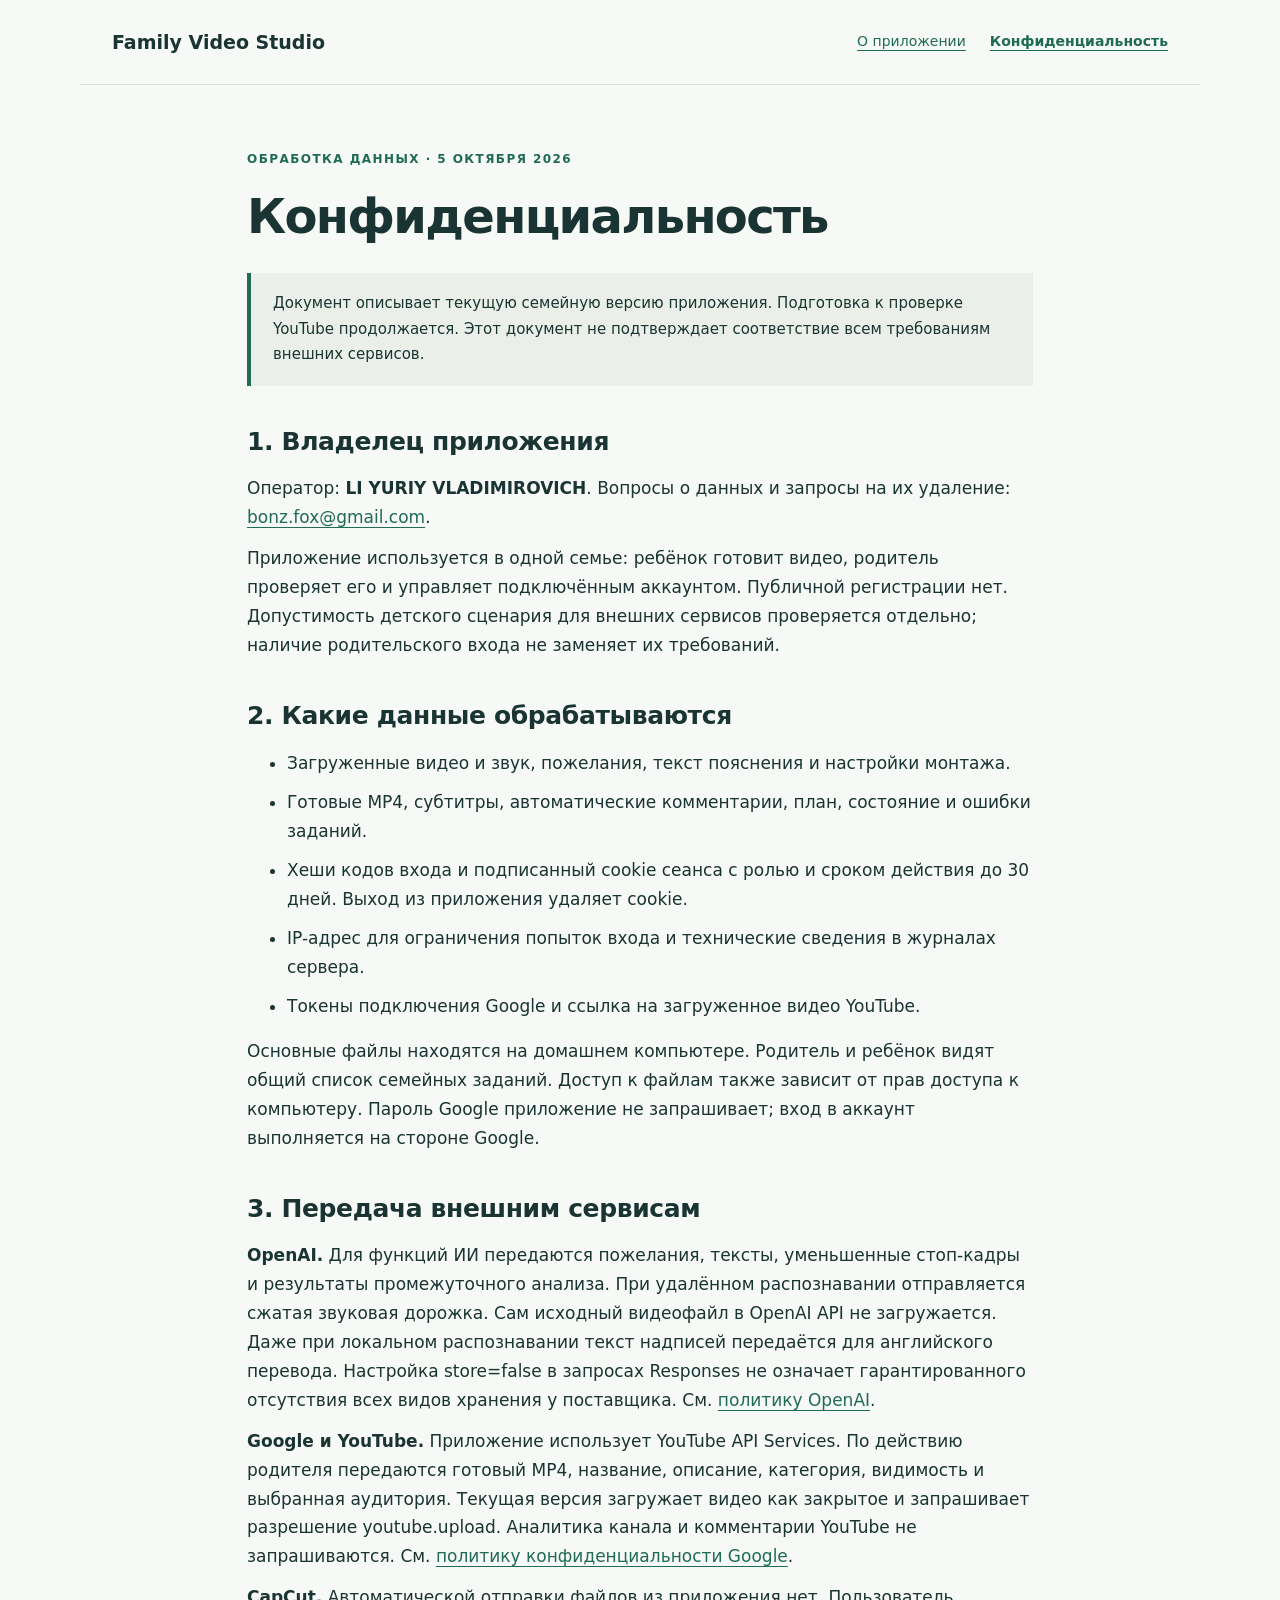
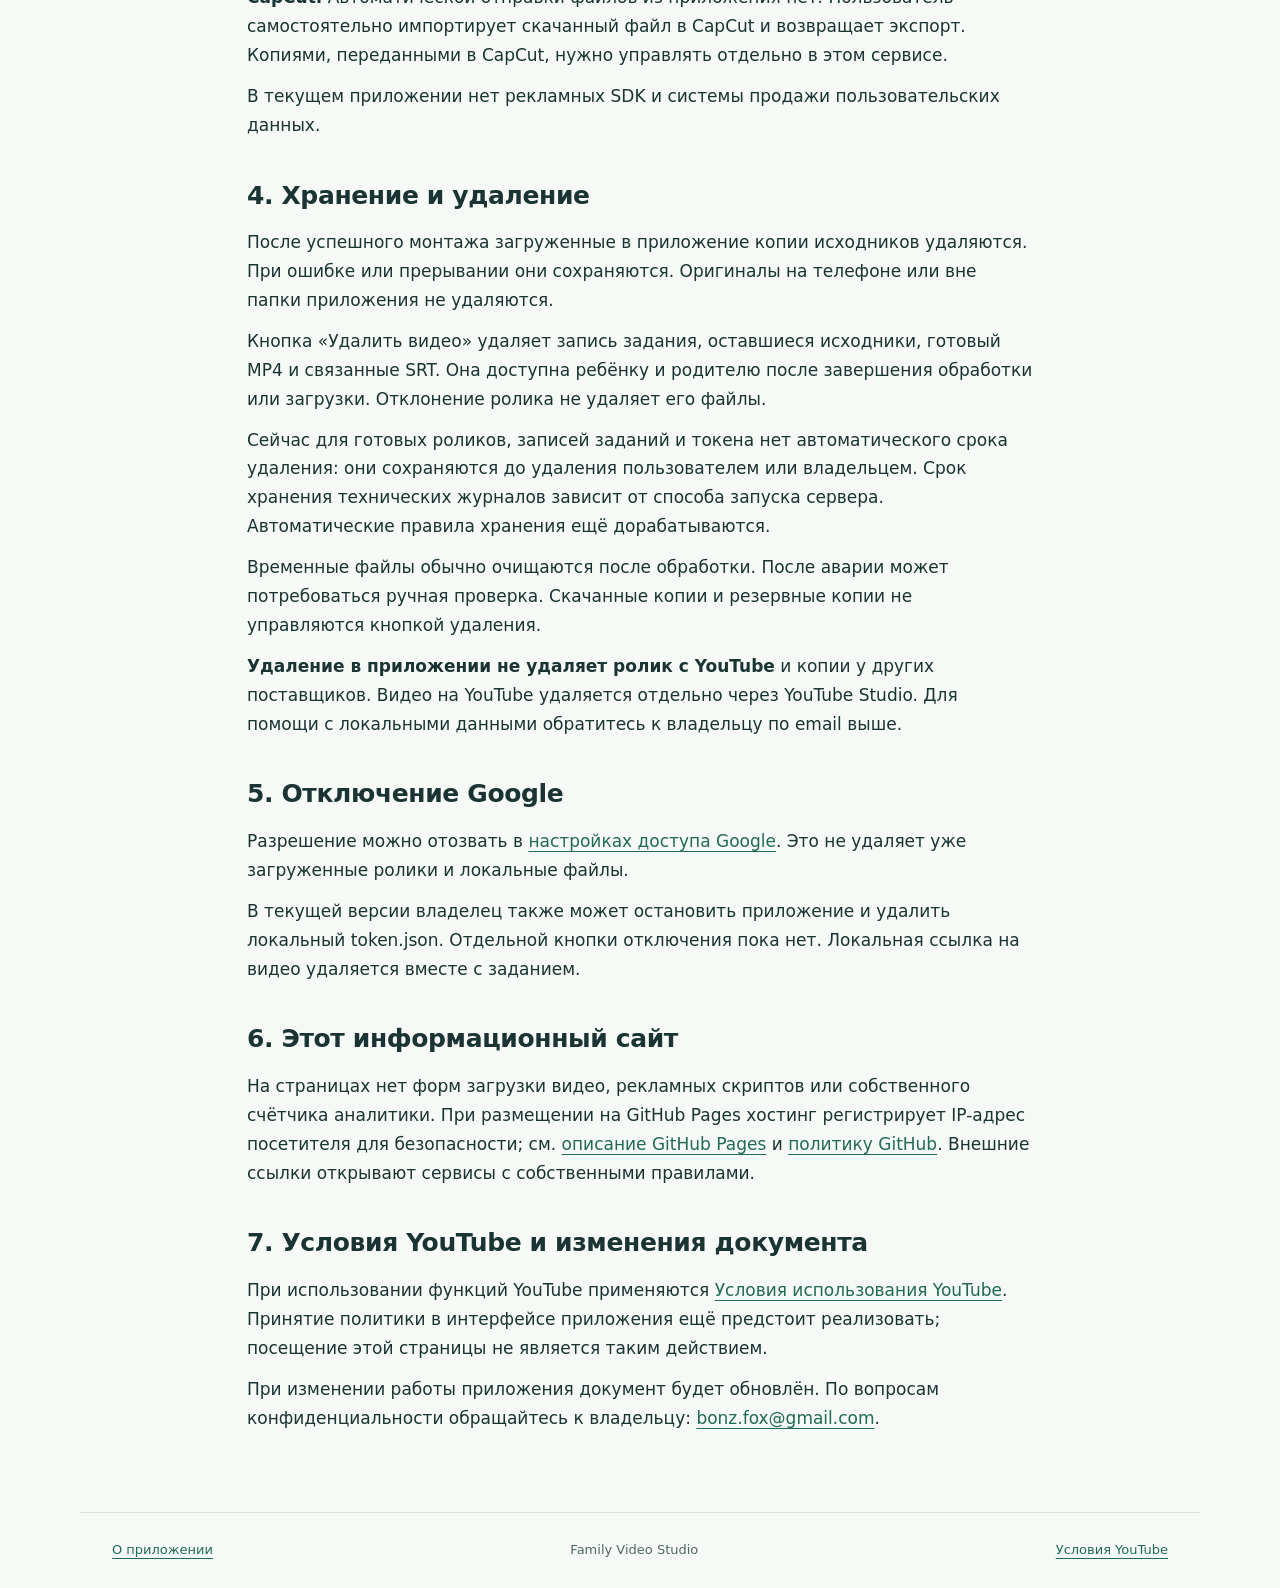
==== privacy.html @ 89be4508 "Publish application information and privacy pages" ====
<!doctype html>
<html lang="ru">
<head>
  <meta charset="utf-8">
  <meta name="viewport" content="width=device-width, initial-scale=1">
  <meta name="description" content="Обработка данных в Family Video Studio: хранение, внешние сервисы, удаление и контакты.">
  <title>Конфиденциальность — Family Video Studio</title>
  <link rel="stylesheet" href="style.css">
</head>
<body>
  <header><a class="brand" href="index.html">Family Video Studio</a><nav aria-label="Основное меню"><a href="index.html">О приложении</a><a href="privacy.html" aria-current="page">Конфиденциальность</a></nav></header>
  <main class="policy">
    <p class="eyebrow">Обработка данных · 5 октября 2026</p>
    <h1>Конфиденциальность</h1>
    <aside class="notice">Документ описывает текущую семейную версию приложения. Подготовка к проверке YouTube продолжается. Этот документ не подтверждает соответствие всем требованиям внешних сервисов.</aside>
    <h2>1. Владелец приложения</h2>
    <p>Оператор: <strong>LI YURIY VLADIMIROVICH</strong>. Вопросы о данных и запросы на их удаление: <a href="mailto:bonz.fox@gmail.com">bonz.fox@gmail.com</a>.</p>
    <p>Приложение используется в одной семье: ребёнок готовит видео, родитель проверяет его и управляет подключённым аккаунтом. Публичной регистрации нет. Допустимость детского сценария для внешних сервисов проверяется отдельно; наличие родительского входа не заменяет их требований.</p>
    <h2>2. Какие данные обрабатываются</h2>
    <ul>
      <li>Загруженные видео и звук, пожелания, текст пояснения и настройки монтажа.</li>
      <li>Готовые MP4, субтитры, автоматические комментарии, план, состояние и ошибки заданий.</li>
      <li>Хеши кодов входа и подписанный cookie сеанса с ролью и сроком действия до 30 дней. Выход из приложения удаляет cookie.</li>
      <li>IP-адрес для ограничения попыток входа и технические сведения в журналах сервера.</li>
      <li>Токены подключения Google и ссылка на загруженное видео YouTube.</li>
    </ul>
    <p>Основные файлы находятся на домашнем компьютере. Родитель и ребёнок видят общий список семейных заданий. Доступ к файлам также зависит от прав доступа к компьютеру. Пароль Google приложение не запрашивает; вход в аккаунт выполняется на стороне Google.</p>
    <h2>3. Передача внешним сервисам</h2>
    <p><strong>OpenAI.</strong> Для функций ИИ передаются пожелания, тексты, уменьшенные стоп-кадры и результаты промежуточного анализа. При удалённом распознавании отправляется сжатая звуковая дорожка. Сам исходный видеофайл в OpenAI API не загружается. Даже при локальном распознавании текст надписей передаётся для английского перевода. Настройка store=false в запросах Responses не означает гарантированного отсутствия всех видов хранения у поставщика. См. <a href="https://openai.com/policies/privacy-policy/">политику OpenAI</a>.</p>
    <p><strong>Google и YouTube.</strong> Приложение использует YouTube API Services. По действию родителя передаются готовый MP4, название, описание, категория, видимость и выбранная аудитория. Текущая версия загружает видео как закрытое и запрашивает разрешение youtube.upload. Аналитика канала и комментарии YouTube не запрашиваются. См. <a href="https://policies.google.com/privacy">политику конфиденциальности Google</a>.</p>
    <p><strong>CapCut.</strong> Автоматической отправки файлов из приложения нет. Пользователь самостоятельно импортирует скачанный файл в CapCut и возвращает экспорт. Копиями, переданными в CapCut, нужно управлять отдельно в этом сервисе.</p>
    <p>В текущем приложении нет рекламных SDK и системы продажи пользовательских данных.</p>
    <h2>4. Хранение и удаление</h2>
    <p>После успешного монтажа загруженные в приложение копии исходников удаляются. При ошибке или прерывании они сохраняются. Оригиналы на телефоне или вне папки приложения не удаляются.</p>
    <p>Кнопка «Удалить видео» удаляет запись задания, оставшиеся исходники, готовый MP4 и связанные SRT. Она доступна ребёнку и родителю после завершения обработки или загрузки. Отклонение ролика не удаляет его файлы.</p>
    <p>Сейчас для готовых роликов, записей заданий и токена нет автоматического срока удаления: они сохраняются до удаления пользователем или владельцем. Срок хранения технических журналов зависит от способа запуска сервера. Автоматические правила хранения ещё дорабатываются.</p>
    <p>Временные файлы обычно очищаются после обработки. После аварии может потребоваться ручная проверка. Скачанные копии и резервные копии не управляются кнопкой удаления.</p>
    <p><strong>Удаление в приложении не удаляет ролик с YouTube</strong> и копии у других поставщиков. Видео на YouTube удаляется отдельно через YouTube Studio. Для помощи с локальными данными обратитесь к владельцу по email выше.</p>
    <h2>5. Отключение Google</h2>
    <p>Разрешение можно отозвать в <a href="https://security.google.com/settings/security/permissions">настройках доступа Google</a>. Это не удаляет уже загруженные ролики и локальные файлы.</p>
    <p>В текущей версии владелец также может остановить приложение и удалить локальный token.json. Отдельной кнопки отключения пока нет. Локальная ссылка на видео удаляется вместе с заданием.</p>
    <h2>6. Этот информационный сайт</h2>
    <p>На страницах нет форм загрузки видео, рекламных скриптов или собственного счётчика аналитики. При размещении на GitHub Pages хостинг регистрирует IP-адрес посетителя для безопасности; см. <a href="https://docs.github.com/en/pages/getting-started-with-github-pages/what-is-github-pages#data-collection">описание GitHub Pages</a> и <a href="https://docs.github.com/en/site-policy/privacy-policies/github-general-privacy-statement">политику GitHub</a>. Внешние ссылки открывают сервисы с собственными правилами.</p>
    <h2>7. Условия YouTube и изменения документа</h2>
    <p>При использовании функций YouTube применяются <a href="https://www.youtube.com/t/terms">Условия использования YouTube</a>. Принятие политики в интерфейсе приложения ещё предстоит реализовать; посещение этой страницы не является таким действием.</p>
    <p>При изменении работы приложения документ будет обновлён. По вопросам конфиденциальности обращайтесь к владельцу: <a href="mailto:bonz.fox@gmail.com">bonz.fox@gmail.com</a>.</p>
  </main>
  <footer><a href="index.html">О приложении</a><span>Family Video Studio</span><a href="https://www.youtube.com/t/terms">Условия YouTube</a></footer>
</body>
</html>
---- style.css ----
:root{color-scheme:light;--ink:#193432;--muted:#506664;--paper:#f7f9f6;--line:#d9e2dc;--accent:#206b55}
*{box-sizing:border-box}body{margin:0;background:var(--paper);color:var(--ink);font:17px/1.7 system-ui,-apple-system,"Segoe UI",sans-serif}a{color:var(--accent);text-underline-offset:4px}a:hover{text-decoration-thickness:2px}a:focus-visible{outline:3px solid #bd6509;outline-offset:5px}header,footer{max-width:1120px;margin:auto;padding:26px 32px;display:flex;gap:24px;align-items:center;justify-content:space-between}header{border-bottom:1px solid var(--line)}.brand{font-size:19px;font-weight:750;text-decoration:none;color:var(--ink)}nav{display:flex;gap:24px;flex-wrap:wrap;font-size:14px}nav a[aria-current]{font-weight:700}main{max-width:900px;margin:64px auto 80px;padding:0 32px}.eyebrow{text-transform:uppercase;letter-spacing:.12em;font-size:12px;font-weight:750;color:var(--accent)}h1{font-size:clamp(34px,5.3vw,60px);line-height:1.12;letter-spacing:-.035em;margin:20px 0 28px;overflow-wrap:anywhere}h2{font-size:25px;line-height:1.3;margin:40px 0 16px;letter-spacing:-.015em}p{margin:12px 0}.lead{font-size:21px;max-width:730px;color:var(--muted)}.notice{font-size:15px;background:#eaf0e9;border-left:4px solid var(--accent);padding:18px 22px;margin:30px 0}.steps{padding-left:26px}.steps li{padding:12px 0 12px 10px;border-bottom:1px solid var(--line)}.steps p{color:var(--muted);margin:6px 0}.contact{margin-top:44px;border-top:1px solid var(--line)}footer{border-top:1px solid var(--line);font-size:13px;color:var(--muted);flex-wrap:wrap}.policy{max-width:850px}.policy h1{font-size:clamp(30px,4vw,48px)}.policy li{margin:10px 0}@media(max-width:600px){header{align-items:flex-start;flex-direction:column;gap:14px;padding:22px}main{padding:0 22px;margin-top:36px}.lead{font-size:19px}nav{gap:18px}footer{padding:22px}.notice{padding:16px}.policy h2{font-size:23px}}
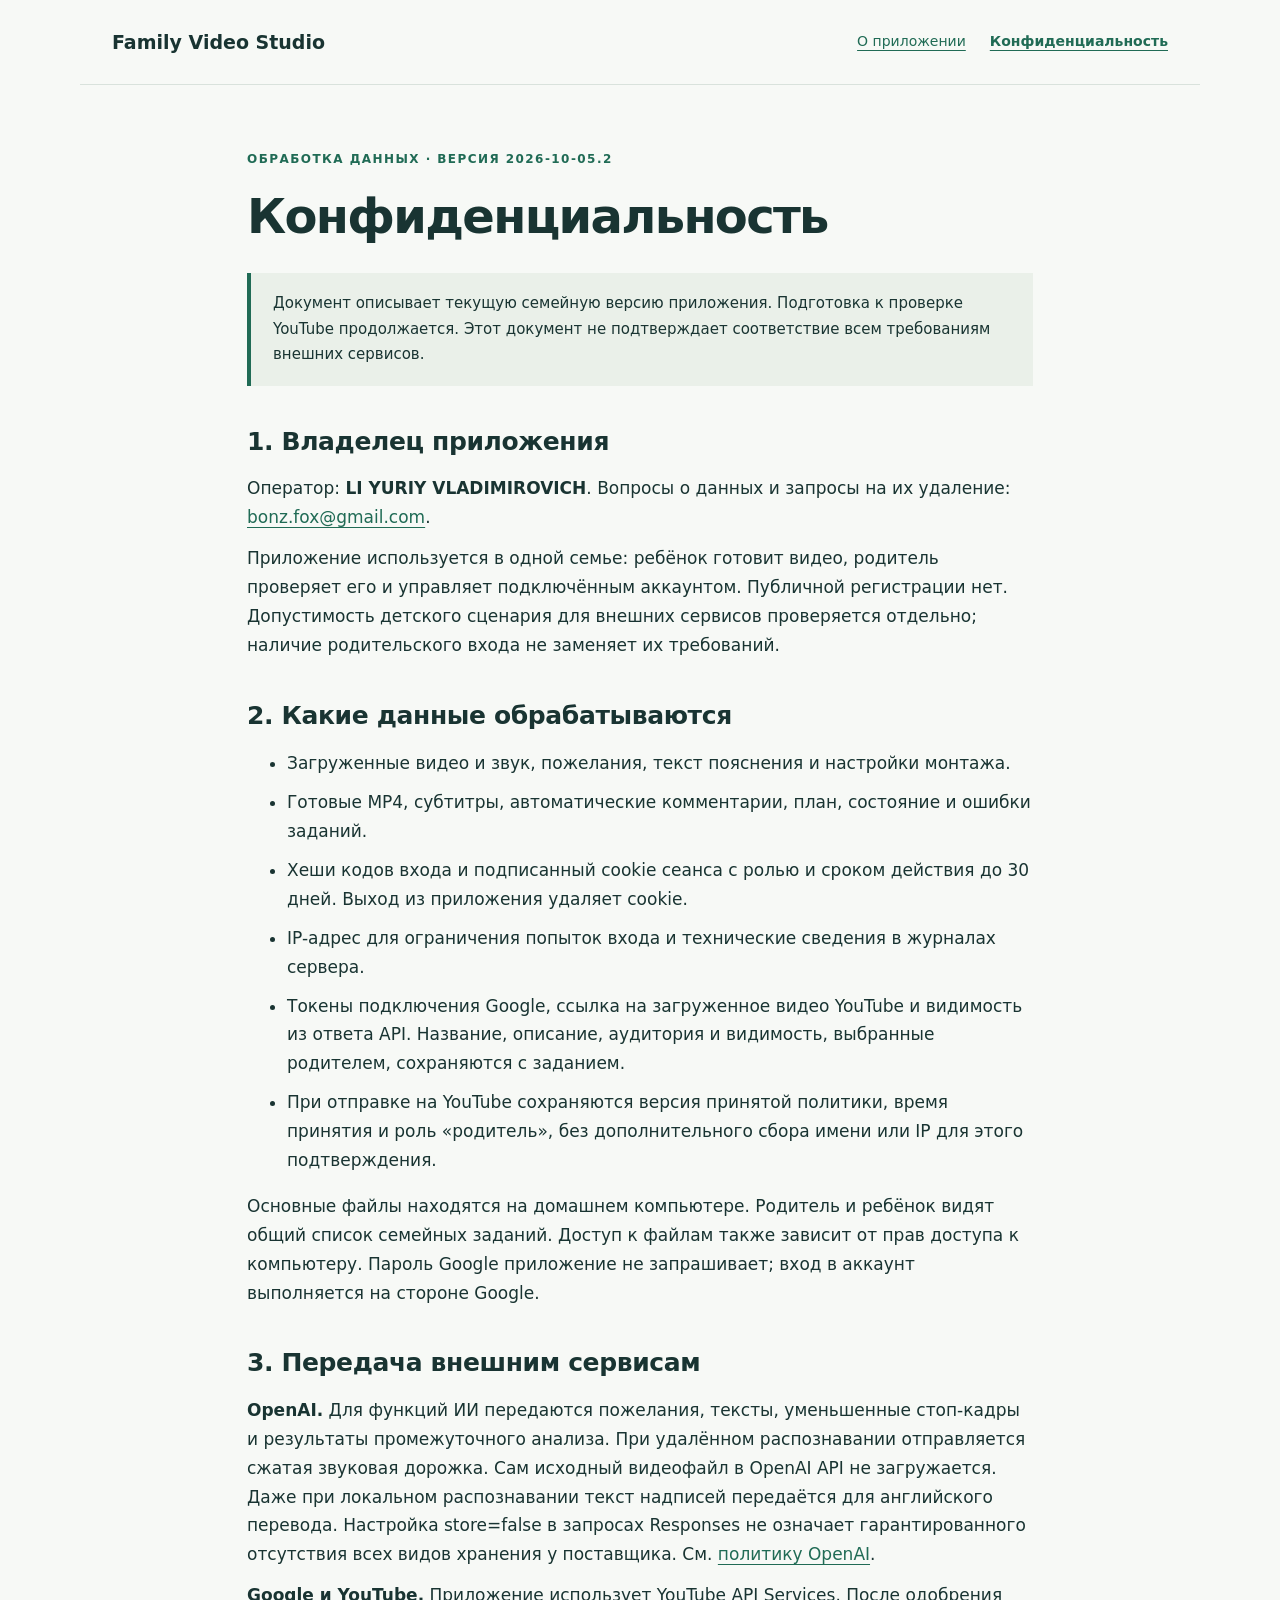
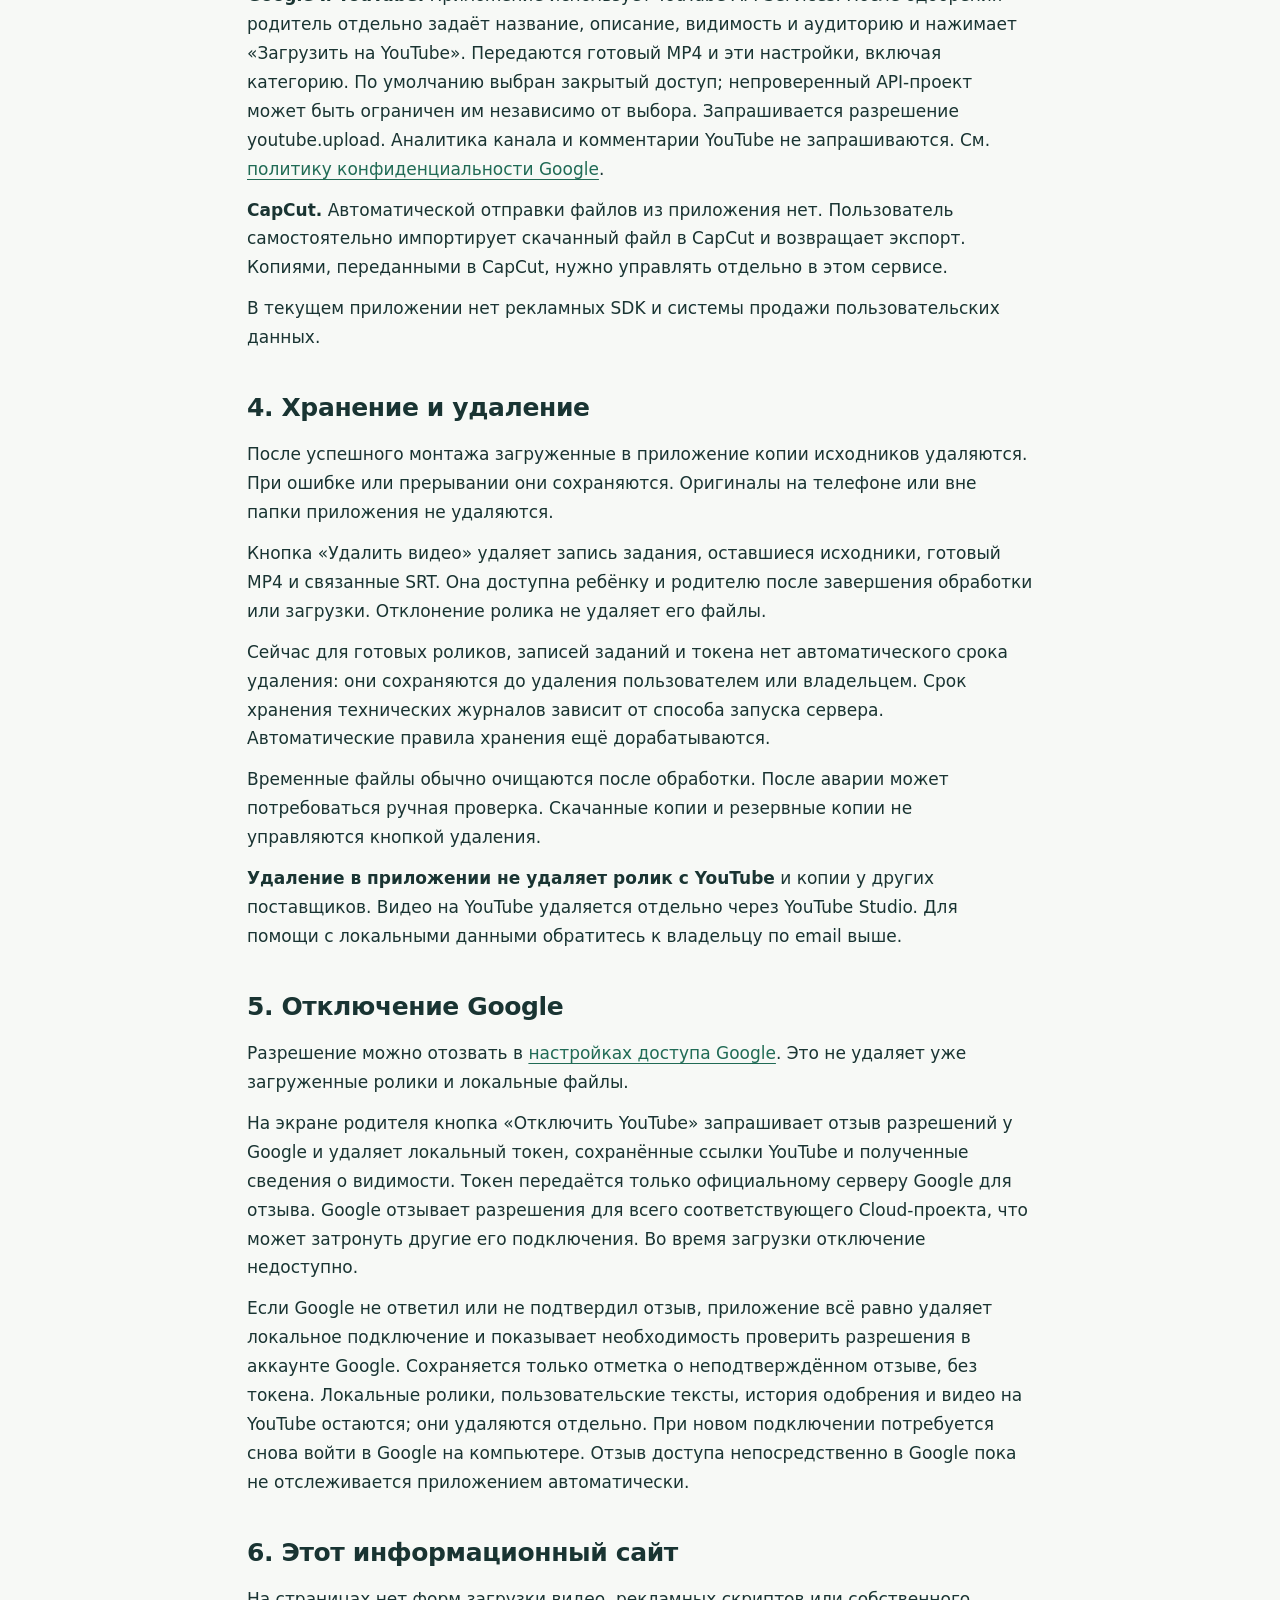
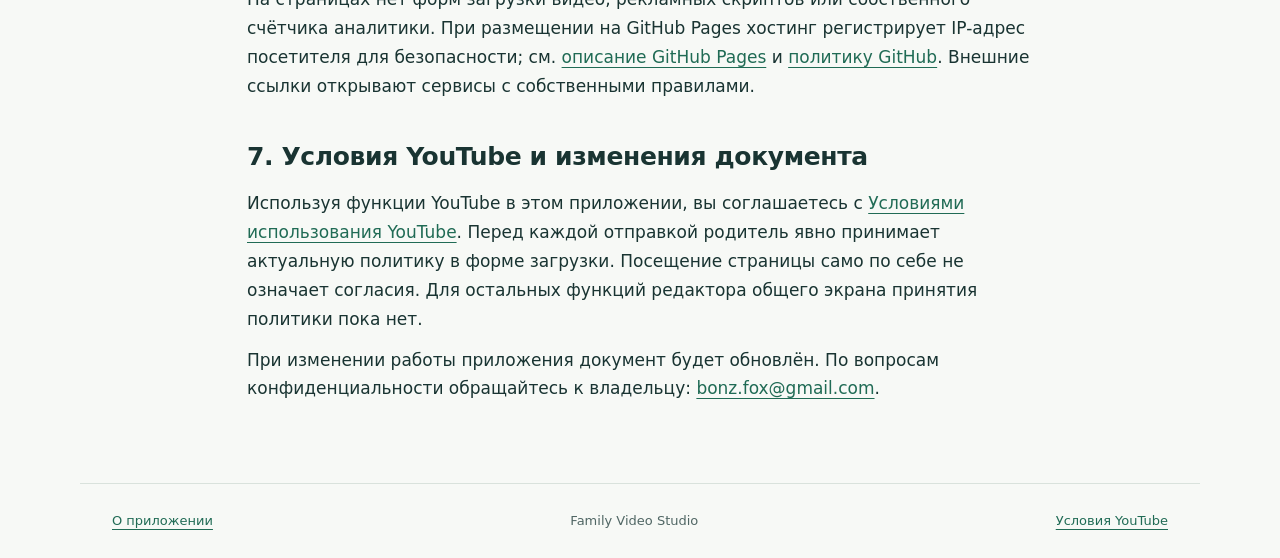
==== commit 04570b89: "Document explicit uploads and YouTube disconnection" ====
--- a/privacy.html
+++ b/privacy.html
@@ -10,7 +10,7 @@
 <body>
   <header><a class="brand" href="index.html">Family Video Studio</a><nav aria-label="Основное меню"><a href="index.html">О приложении</a><a href="privacy.html" aria-current="page">Конфиденциальность</a></nav></header>
   <main class="policy">
-    <p class="eyebrow">Обработка данных · 5 октября 2026</p>
+    <p class="eyebrow">Обработка данных · версия 2026-10-05.2</p>
     <h1>Конфиденциальность</h1>
     <aside class="notice">Документ описывает текущую семейную версию приложения. Подготовка к проверке YouTube продолжается. Этот документ не подтверждает соответствие всем требованиям внешних сервисов.</aside>
     <h2>1. Владелец приложения</h2>
@@ -22,12 +22,13 @@
       <li>Готовые MP4, субтитры, автоматические комментарии, план, состояние и ошибки заданий.</li>
       <li>Хеши кодов входа и подписанный cookie сеанса с ролью и сроком действия до 30 дней. Выход из приложения удаляет cookie.</li>
       <li>IP-адрес для ограничения попыток входа и технические сведения в журналах сервера.</li>
-      <li>Токены подключения Google и ссылка на загруженное видео YouTube.</li>
+      <li>Токены подключения Google, ссылка на загруженное видео YouTube и видимость из ответа API. Название, описание, аудитория и видимость, выбранные родителем, сохраняются с заданием.</li>
+      <li>При отправке на YouTube сохраняются версия принятой политики, время принятия и роль «родитель», без дополнительного сбора имени или IP для этого подтверждения.</li>
     </ul>
     <p>Основные файлы находятся на домашнем компьютере. Родитель и ребёнок видят общий список семейных заданий. Доступ к файлам также зависит от прав доступа к компьютеру. Пароль Google приложение не запрашивает; вход в аккаунт выполняется на стороне Google.</p>
     <h2>3. Передача внешним сервисам</h2>
     <p><strong>OpenAI.</strong> Для функций ИИ передаются пожелания, тексты, уменьшенные стоп-кадры и результаты промежуточного анализа. При удалённом распознавании отправляется сжатая звуковая дорожка. Сам исходный видеофайл в OpenAI API не загружается. Даже при локальном распознавании текст надписей передаётся для английского перевода. Настройка store=false в запросах Responses не означает гарантированного отсутствия всех видов хранения у поставщика. См. <a href="https://openai.com/policies/privacy-policy/">политику OpenAI</a>.</p>
-    <p><strong>Google и YouTube.</strong> Приложение использует YouTube API Services. По действию родителя передаются готовый MP4, название, описание, категория, видимость и выбранная аудитория. Текущая версия загружает видео как закрытое и запрашивает разрешение youtube.upload. Аналитика канала и комментарии YouTube не запрашиваются. См. <a href="https://policies.google.com/privacy">политику конфиденциальности Google</a>.</p>
+    <p><strong>Google и YouTube.</strong> Приложение использует YouTube API Services. После одобрения родитель отдельно задаёт название, описание, видимость и аудиторию и нажимает «Загрузить на YouTube». Передаются готовый MP4 и эти настройки, включая категорию. По умолчанию выбран закрытый доступ; непроверенный API-проект может быть ограничен им независимо от выбора. Запрашивается разрешение youtube.upload. Аналитика канала и комментарии YouTube не запрашиваются. См. <a href="https://policies.google.com/privacy">политику конфиденциальности Google</a>.</p>
     <p><strong>CapCut.</strong> Автоматической отправки файлов из приложения нет. Пользователь самостоятельно импортирует скачанный файл в CapCut и возвращает экспорт. Копиями, переданными в CapCut, нужно управлять отдельно в этом сервисе.</p>
     <p>В текущем приложении нет рекламных SDK и системы продажи пользовательских данных.</p>
     <h2>4. Хранение и удаление</h2>
@@ -38,11 +39,12 @@
     <p><strong>Удаление в приложении не удаляет ролик с YouTube</strong> и копии у других поставщиков. Видео на YouTube удаляется отдельно через YouTube Studio. Для помощи с локальными данными обратитесь к владельцу по email выше.</p>
     <h2>5. Отключение Google</h2>
     <p>Разрешение можно отозвать в <a href="https://security.google.com/settings/security/permissions">настройках доступа Google</a>. Это не удаляет уже загруженные ролики и локальные файлы.</p>
-    <p>В текущей версии владелец также может остановить приложение и удалить локальный token.json. Отдельной кнопки отключения пока нет. Локальная ссылка на видео удаляется вместе с заданием.</p>
+    <p>На экране родителя кнопка «Отключить YouTube» запрашивает отзыв разрешений у Google и удаляет локальный токен, сохранённые ссылки YouTube и полученные сведения о видимости. Токен передаётся только официальному серверу Google для отзыва. Google отзывает разрешения для всего соответствующего Cloud-проекта, что может затронуть другие его подключения. Во время загрузки отключение недоступно.</p>
+    <p>Если Google не ответил или не подтвердил отзыв, приложение всё равно удаляет локальное подключение и показывает необходимость проверить разрешения в аккаунте Google. Сохраняется только отметка о неподтверждённом отзыве, без токена. Локальные ролики, пользовательские тексты, история одобрения и видео на YouTube остаются; они удаляются отдельно. При новом подключении потребуется снова войти в Google на компьютере. Отзыв доступа непосредственно в Google пока не отслеживается приложением автоматически.</p>
     <h2>6. Этот информационный сайт</h2>
     <p>На страницах нет форм загрузки видео, рекламных скриптов или собственного счётчика аналитики. При размещении на GitHub Pages хостинг регистрирует IP-адрес посетителя для безопасности; см. <a href="https://docs.github.com/en/pages/getting-started-with-github-pages/what-is-github-pages#data-collection">описание GitHub Pages</a> и <a href="https://docs.github.com/en/site-policy/privacy-policies/github-general-privacy-statement">политику GitHub</a>. Внешние ссылки открывают сервисы с собственными правилами.</p>
     <h2>7. Условия YouTube и изменения документа</h2>
-    <p>При использовании функций YouTube применяются <a href="https://www.youtube.com/t/terms">Условия использования YouTube</a>. Принятие политики в интерфейсе приложения ещё предстоит реализовать; посещение этой страницы не является таким действием.</p>
+    <p>Используя функции YouTube в этом приложении, вы соглашаетесь с <a href="https://www.youtube.com/t/terms">Условиями использования YouTube</a>. Перед каждой отправкой родитель явно принимает актуальную политику в форме загрузки. Посещение страницы само по себе не означает согласия. Для остальных функций редактора общего экрана принятия политики пока нет.</p>
     <p>При изменении работы приложения документ будет обновлён. По вопросам конфиденциальности обращайтесь к владельцу: <a href="mailto:bonz.fox@gmail.com">bonz.fox@gmail.com</a>.</p>
   </main>
   <footer><a href="index.html">О приложении</a><span>Family Video Studio</span><a href="https://www.youtube.com/t/terms">Условия YouTube</a></footer>
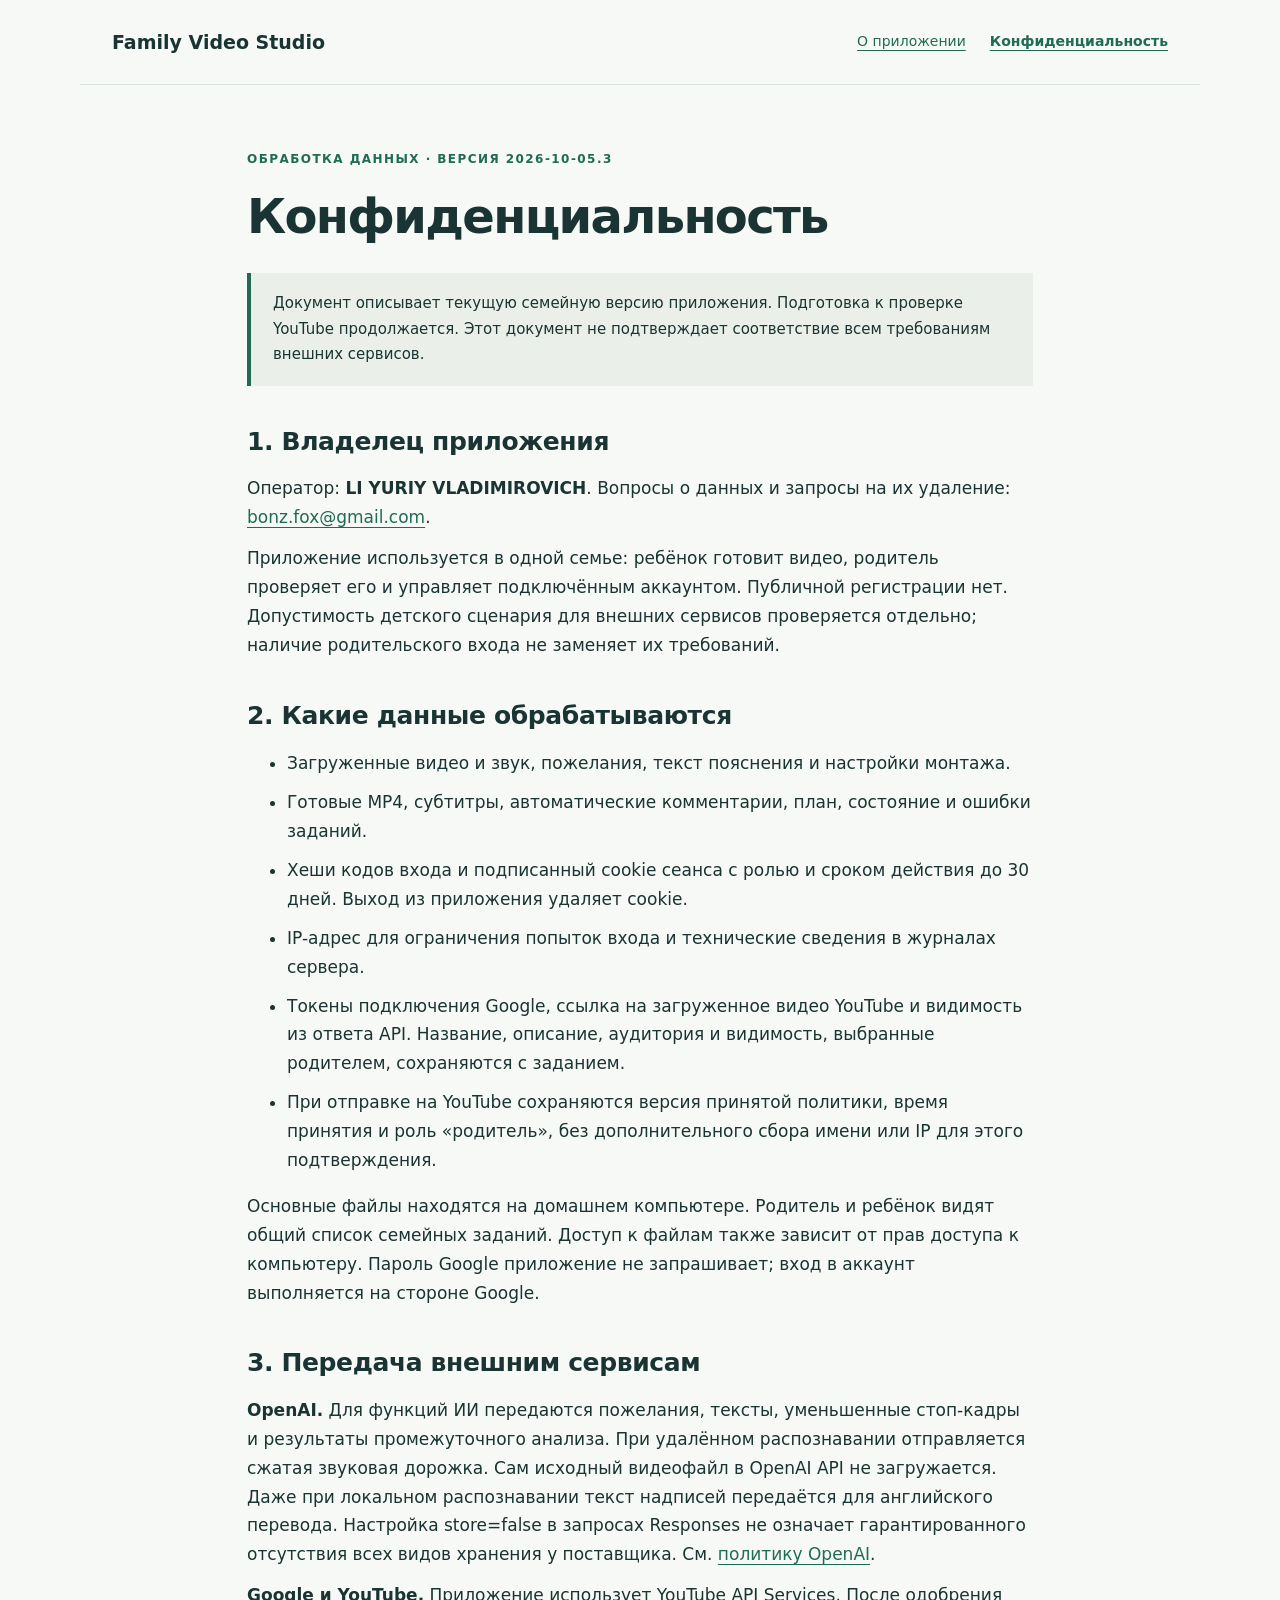
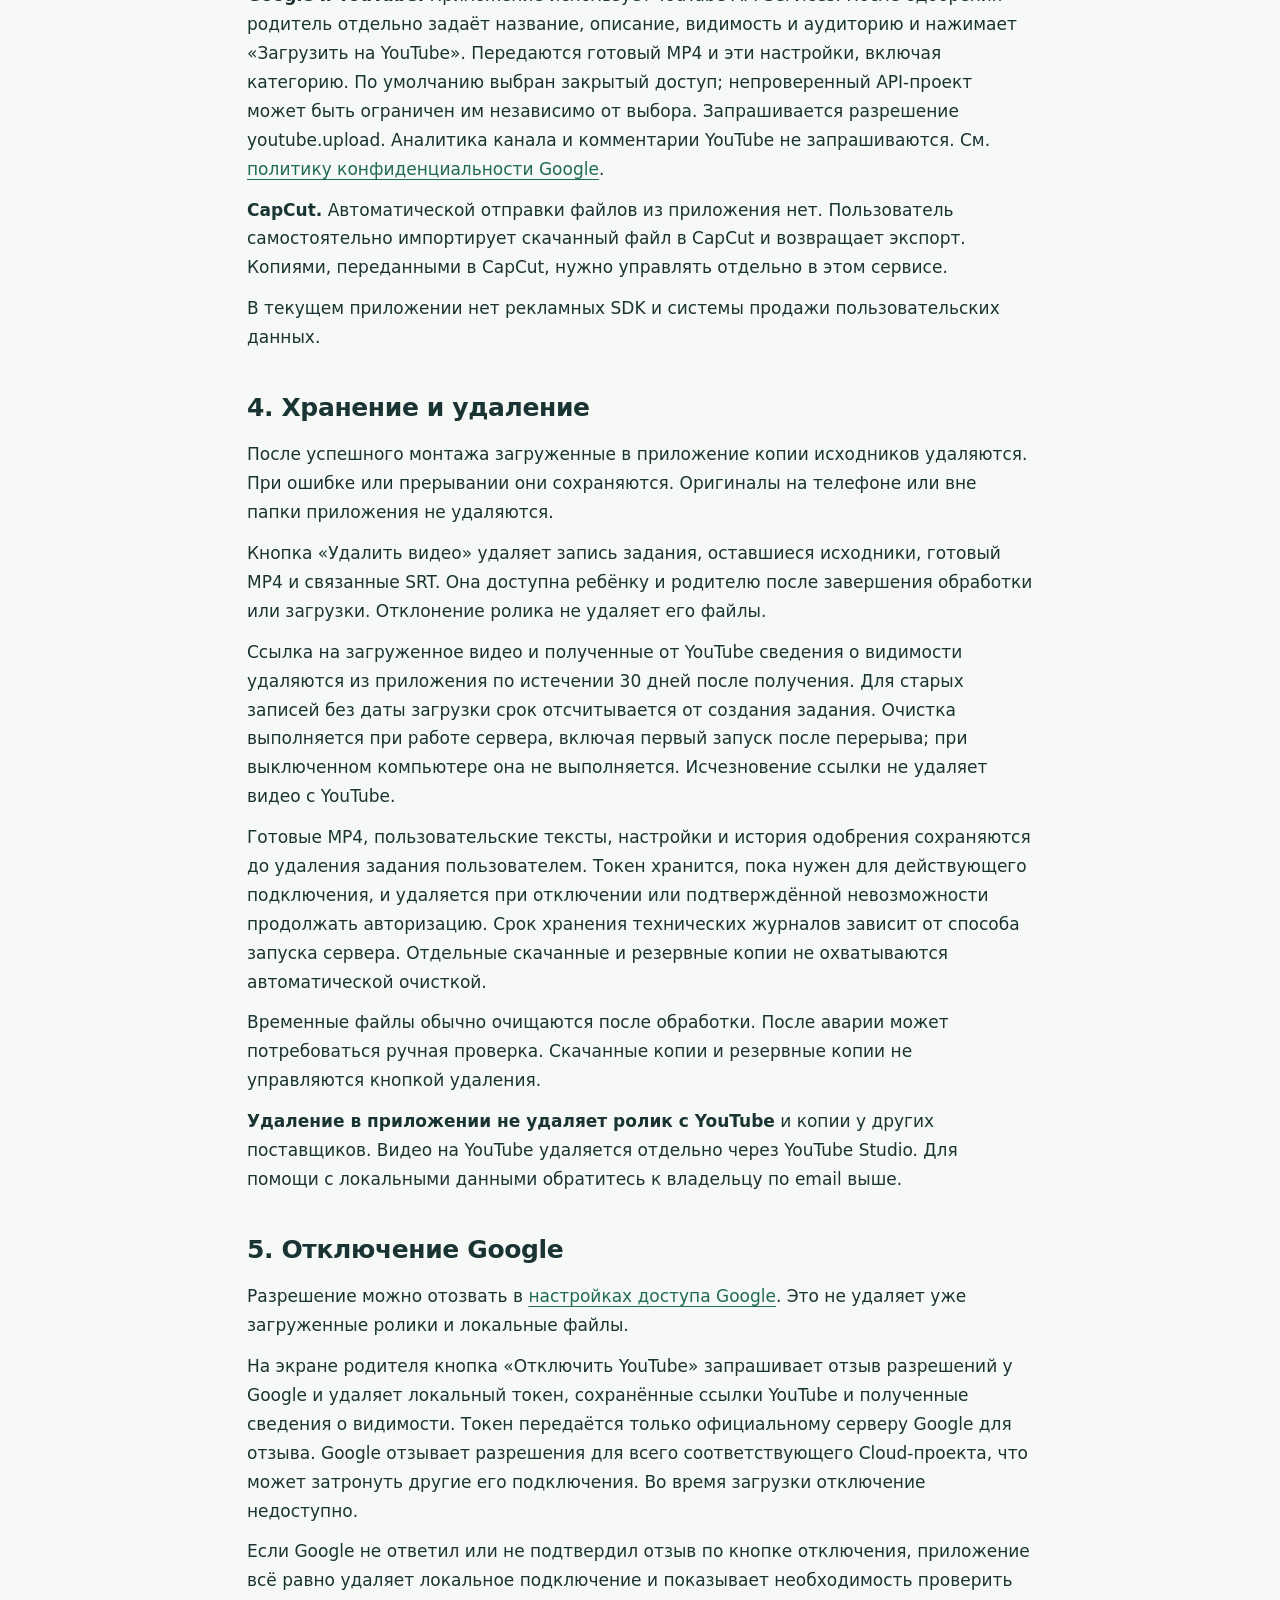
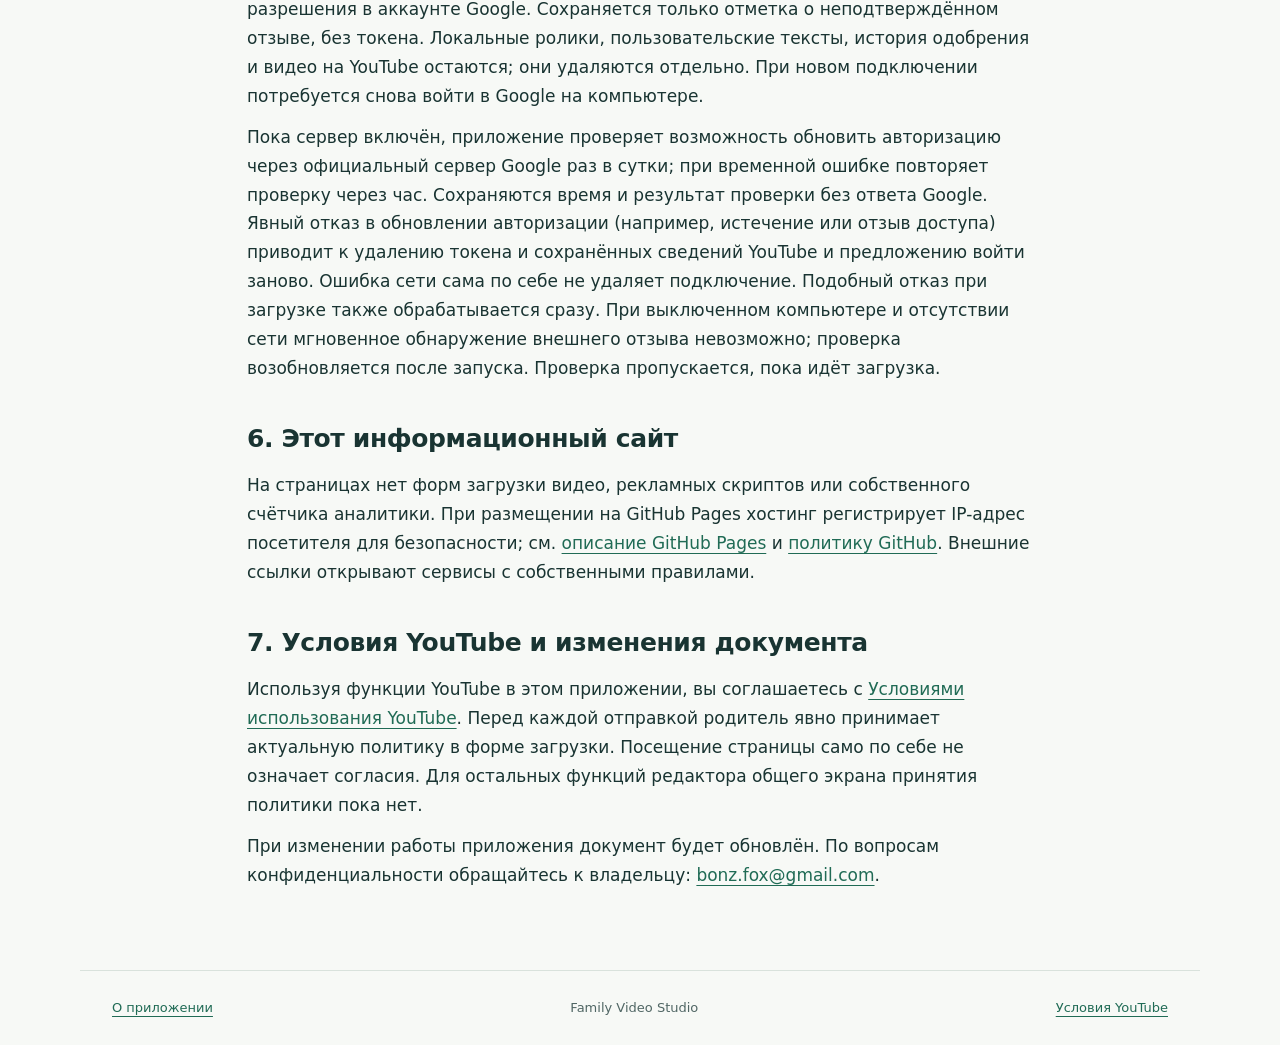
==== commit c04603f3: "Document retention and authorization checks" ====
--- a/privacy.html
+++ b/privacy.html
@@ -10,7 +10,7 @@
 <body>
   <header><a class="brand" href="index.html">Family Video Studio</a><nav aria-label="Основное меню"><a href="index.html">О приложении</a><a href="privacy.html" aria-current="page">Конфиденциальность</a></nav></header>
   <main class="policy">
-    <p class="eyebrow">Обработка данных · версия 2026-10-05.2</p>
+    <p class="eyebrow">Обработка данных · версия 2026-10-05.3</p>
     <h1>Конфиденциальность</h1>
     <aside class="notice">Документ описывает текущую семейную версию приложения. Подготовка к проверке YouTube продолжается. Этот документ не подтверждает соответствие всем требованиям внешних сервисов.</aside>
     <h2>1. Владелец приложения</h2>
@@ -34,13 +34,15 @@
     <h2>4. Хранение и удаление</h2>
     <p>После успешного монтажа загруженные в приложение копии исходников удаляются. При ошибке или прерывании они сохраняются. Оригиналы на телефоне или вне папки приложения не удаляются.</p>
     <p>Кнопка «Удалить видео» удаляет запись задания, оставшиеся исходники, готовый MP4 и связанные SRT. Она доступна ребёнку и родителю после завершения обработки или загрузки. Отклонение ролика не удаляет его файлы.</p>
-    <p>Сейчас для готовых роликов, записей заданий и токена нет автоматического срока удаления: они сохраняются до удаления пользователем или владельцем. Срок хранения технических журналов зависит от способа запуска сервера. Автоматические правила хранения ещё дорабатываются.</p>
+    <p>Ссылка на загруженное видео и полученные от YouTube сведения о видимости удаляются из приложения по истечении 30 дней после получения. Для старых записей без даты загрузки срок отсчитывается от создания задания. Очистка выполняется при работе сервера, включая первый запуск после перерыва; при выключенном компьютере она не выполняется. Исчезновение ссылки не удаляет видео с YouTube.</p>
+    <p>Готовые MP4, пользовательские тексты, настройки и история одобрения сохраняются до удаления задания пользователем. Токен хранится, пока нужен для действующего подключения, и удаляется при отключении или подтверждённой невозможности продолжать авторизацию. Срок хранения технических журналов зависит от способа запуска сервера. Отдельные скачанные и резервные копии не охватываются автоматической очисткой.</p>
     <p>Временные файлы обычно очищаются после обработки. После аварии может потребоваться ручная проверка. Скачанные копии и резервные копии не управляются кнопкой удаления.</p>
     <p><strong>Удаление в приложении не удаляет ролик с YouTube</strong> и копии у других поставщиков. Видео на YouTube удаляется отдельно через YouTube Studio. Для помощи с локальными данными обратитесь к владельцу по email выше.</p>
     <h2>5. Отключение Google</h2>
     <p>Разрешение можно отозвать в <a href="https://security.google.com/settings/security/permissions">настройках доступа Google</a>. Это не удаляет уже загруженные ролики и локальные файлы.</p>
     <p>На экране родителя кнопка «Отключить YouTube» запрашивает отзыв разрешений у Google и удаляет локальный токен, сохранённые ссылки YouTube и полученные сведения о видимости. Токен передаётся только официальному серверу Google для отзыва. Google отзывает разрешения для всего соответствующего Cloud-проекта, что может затронуть другие его подключения. Во время загрузки отключение недоступно.</p>
-    <p>Если Google не ответил или не подтвердил отзыв, приложение всё равно удаляет локальное подключение и показывает необходимость проверить разрешения в аккаунте Google. Сохраняется только отметка о неподтверждённом отзыве, без токена. Локальные ролики, пользовательские тексты, история одобрения и видео на YouTube остаются; они удаляются отдельно. При новом подключении потребуется снова войти в Google на компьютере. Отзыв доступа непосредственно в Google пока не отслеживается приложением автоматически.</p>
+    <p>Если Google не ответил или не подтвердил отзыв по кнопке отключения, приложение всё равно удаляет локальное подключение и показывает необходимость проверить разрешения в аккаунте Google. Сохраняется только отметка о неподтверждённом отзыве, без токена. Локальные ролики, пользовательские тексты, история одобрения и видео на YouTube остаются; они удаляются отдельно. При новом подключении потребуется снова войти в Google на компьютере.</p>
+    <p>Пока сервер включён, приложение проверяет возможность обновить авторизацию через официальный сервер Google раз в сутки; при временной ошибке повторяет проверку через час. Сохраняются время и результат проверки без ответа Google. Явный отказ в обновлении авторизации (например, истечение или отзыв доступа) приводит к удалению токена и сохранённых сведений YouTube и предложению войти заново. Ошибка сети сама по себе не удаляет подключение. Подобный отказ при загрузке также обрабатывается сразу. При выключенном компьютере и отсутствии сети мгновенное обнаружение внешнего отзыва невозможно; проверка возобновляется после запуска. Проверка пропускается, пока идёт загрузка.</p>
     <h2>6. Этот информационный сайт</h2>
     <p>На страницах нет форм загрузки видео, рекламных скриптов или собственного счётчика аналитики. При размещении на GitHub Pages хостинг регистрирует IP-адрес посетителя для безопасности; см. <a href="https://docs.github.com/en/pages/getting-started-with-github-pages/what-is-github-pages#data-collection">описание GitHub Pages</a> и <a href="https://docs.github.com/en/site-policy/privacy-policies/github-general-privacy-statement">политику GitHub</a>. Внешние ссылки открывают сервисы с собственными правилами.</p>
     <h2>7. Условия YouTube и изменения документа</h2>
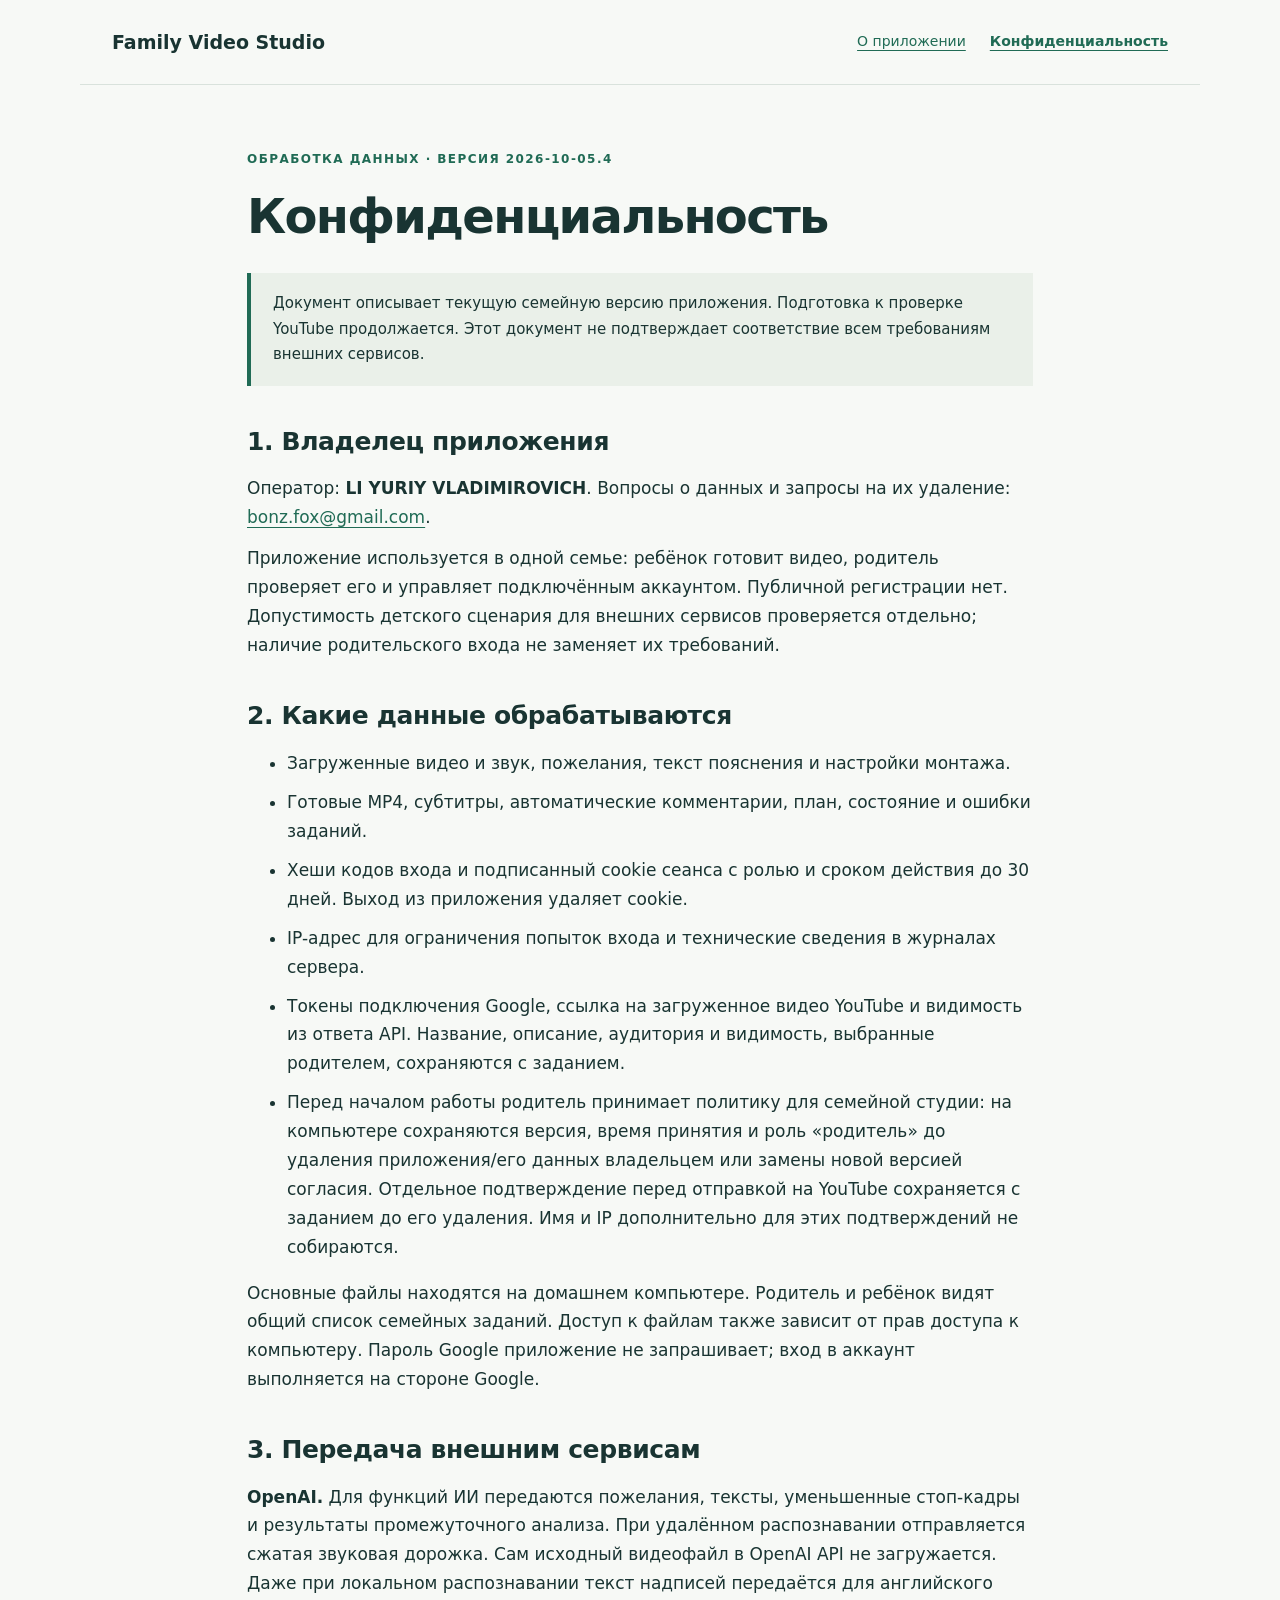
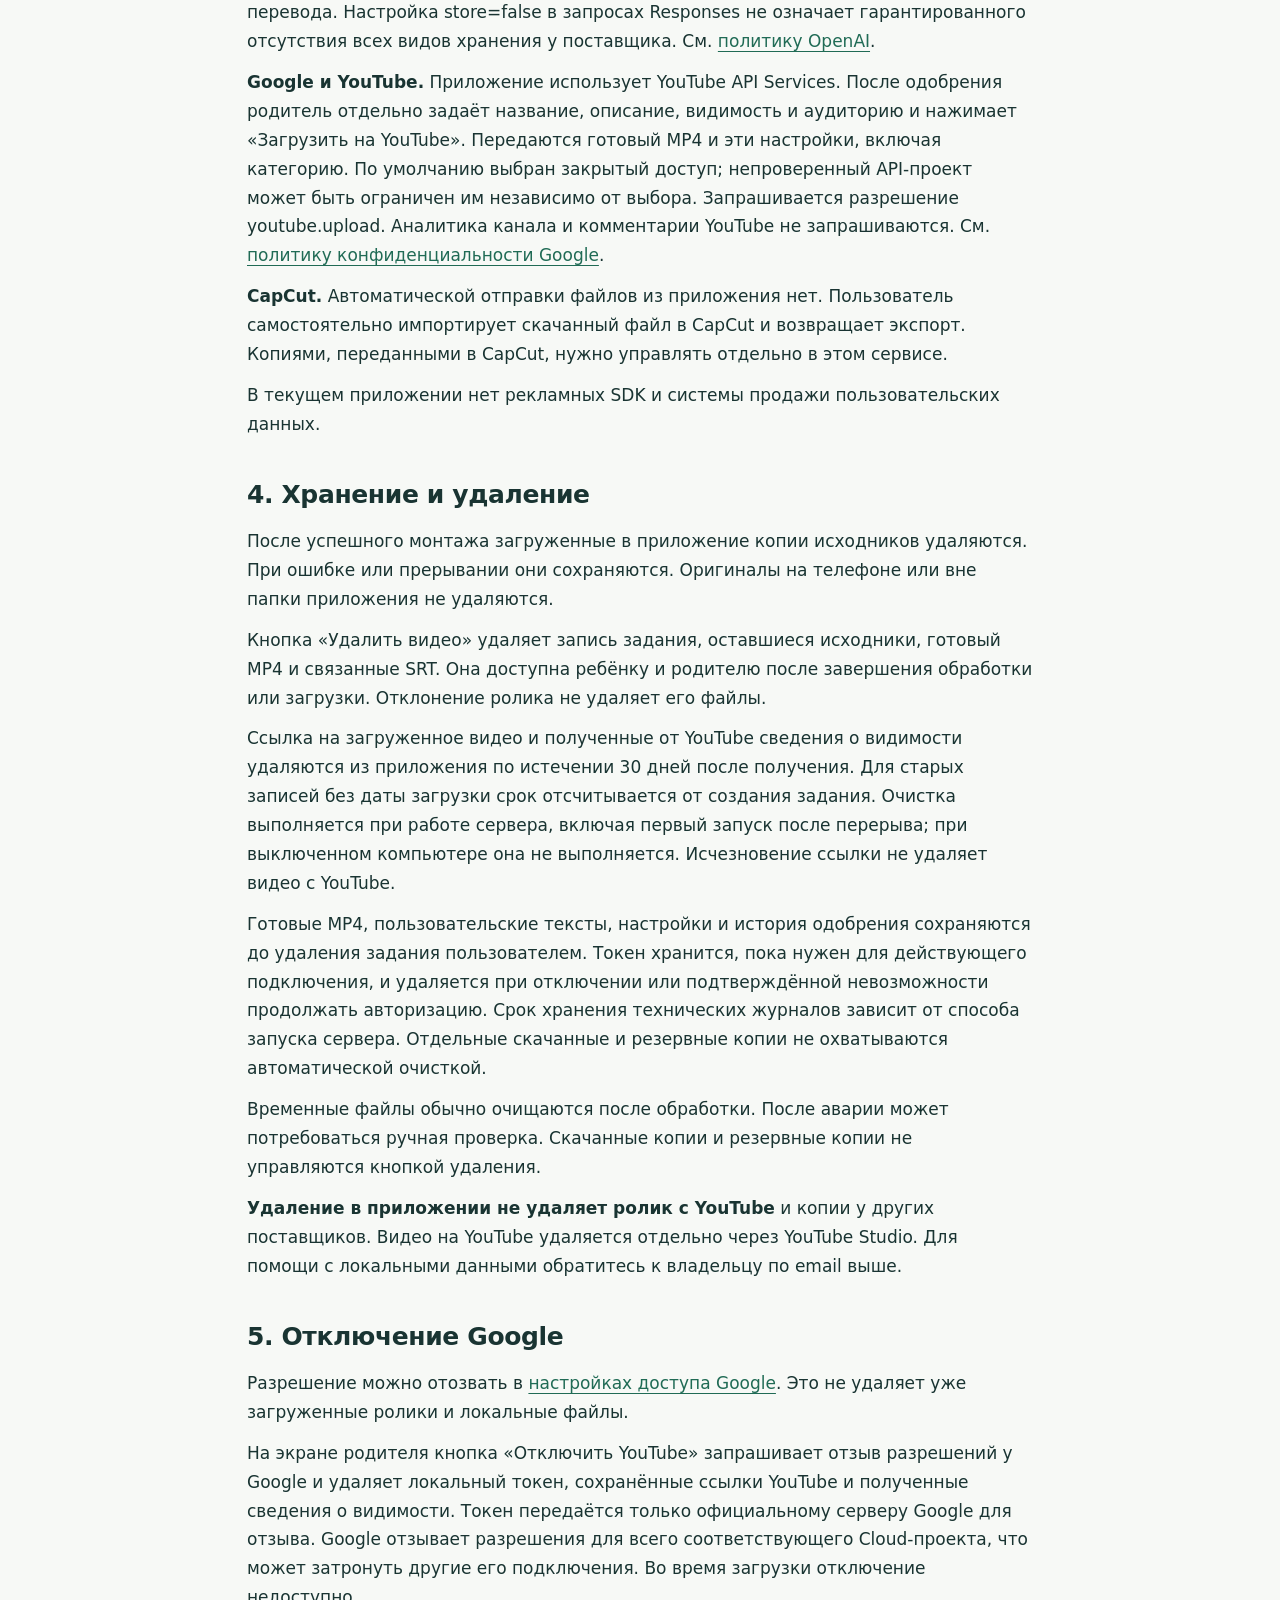
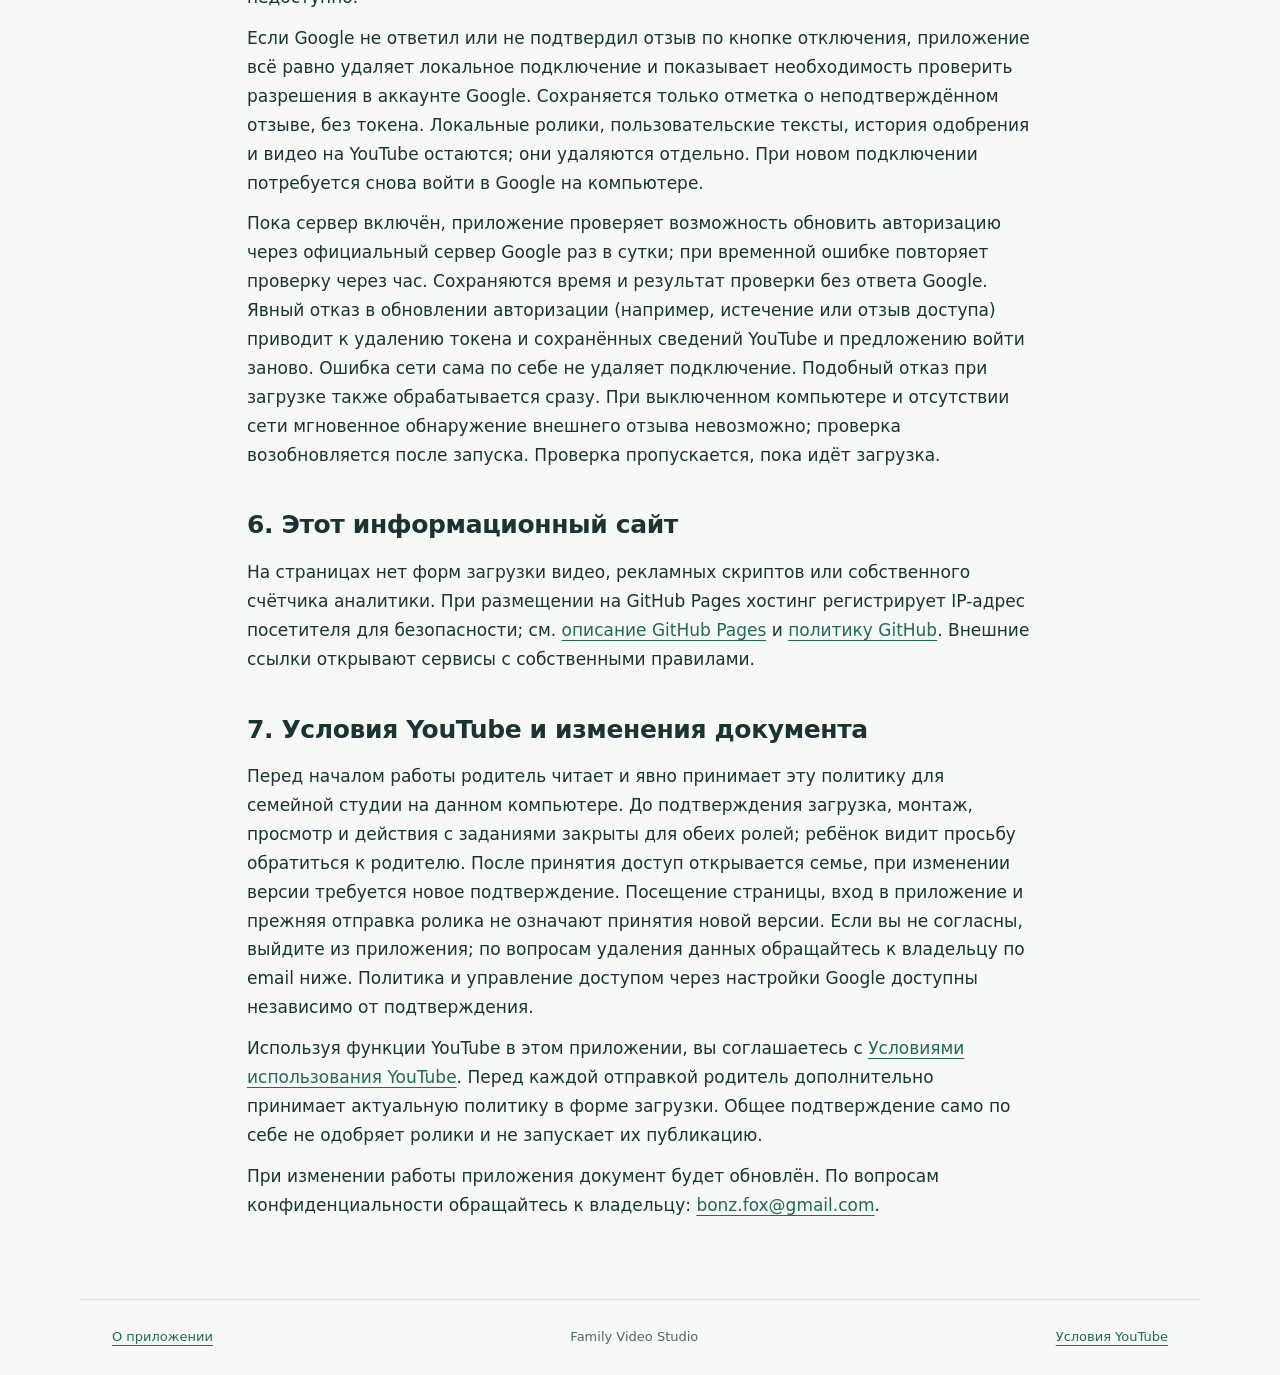
==== commit 3b531940: "Document parent acceptance before studio use" ====
--- a/privacy.html
+++ b/privacy.html
@@ -10,7 +10,7 @@
 <body>
   <header><a class="brand" href="index.html">Family Video Studio</a><nav aria-label="Основное меню"><a href="index.html">О приложении</a><a href="privacy.html" aria-current="page">Конфиденциальность</a></nav></header>
   <main class="policy">
-    <p class="eyebrow">Обработка данных · версия 2026-10-05.3</p>
+    <p class="eyebrow">Обработка данных · версия 2026-10-05.4</p>
     <h1>Конфиденциальность</h1>
     <aside class="notice">Документ описывает текущую семейную версию приложения. Подготовка к проверке YouTube продолжается. Этот документ не подтверждает соответствие всем требованиям внешних сервисов.</aside>
     <h2>1. Владелец приложения</h2>
@@ -23,7 +23,7 @@
       <li>Хеши кодов входа и подписанный cookie сеанса с ролью и сроком действия до 30 дней. Выход из приложения удаляет cookie.</li>
       <li>IP-адрес для ограничения попыток входа и технические сведения в журналах сервера.</li>
       <li>Токены подключения Google, ссылка на загруженное видео YouTube и видимость из ответа API. Название, описание, аудитория и видимость, выбранные родителем, сохраняются с заданием.</li>
-      <li>При отправке на YouTube сохраняются версия принятой политики, время принятия и роль «родитель», без дополнительного сбора имени или IP для этого подтверждения.</li>
+      <li>Перед началом работы родитель принимает политику для семейной студии: на компьютере сохраняются версия, время принятия и роль «родитель» до удаления приложения/его данных владельцем или замены новой версией согласия. Отдельное подтверждение перед отправкой на YouTube сохраняется с заданием до его удаления. Имя и IP дополнительно для этих подтверждений не собираются.</li>
     </ul>
     <p>Основные файлы находятся на домашнем компьютере. Родитель и ребёнок видят общий список семейных заданий. Доступ к файлам также зависит от прав доступа к компьютеру. Пароль Google приложение не запрашивает; вход в аккаунт выполняется на стороне Google.</p>
     <h2>3. Передача внешним сервисам</h2>
@@ -46,7 +46,8 @@
     <h2>6. Этот информационный сайт</h2>
     <p>На страницах нет форм загрузки видео, рекламных скриптов или собственного счётчика аналитики. При размещении на GitHub Pages хостинг регистрирует IP-адрес посетителя для безопасности; см. <a href="https://docs.github.com/en/pages/getting-started-with-github-pages/what-is-github-pages#data-collection">описание GitHub Pages</a> и <a href="https://docs.github.com/en/site-policy/privacy-policies/github-general-privacy-statement">политику GitHub</a>. Внешние ссылки открывают сервисы с собственными правилами.</p>
     <h2>7. Условия YouTube и изменения документа</h2>
-    <p>Используя функции YouTube в этом приложении, вы соглашаетесь с <a href="https://www.youtube.com/t/terms">Условиями использования YouTube</a>. Перед каждой отправкой родитель явно принимает актуальную политику в форме загрузки. Посещение страницы само по себе не означает согласия. Для остальных функций редактора общего экрана принятия политики пока нет.</p>
+    <p>Перед началом работы родитель читает и явно принимает эту политику для семейной студии на данном компьютере. До подтверждения загрузка, монтаж, просмотр и действия с заданиями закрыты для обеих ролей; ребёнок видит просьбу обратиться к родителю. После принятия доступ открывается семье, при изменении версии требуется новое подтверждение. Посещение страницы, вход в приложение и прежняя отправка ролика не означают принятия новой версии. Если вы не согласны, выйдите из приложения; по вопросам удаления данных обращайтесь к владельцу по email ниже. Политика и управление доступом через настройки Google доступны независимо от подтверждения.</p>
+    <p>Используя функции YouTube в этом приложении, вы соглашаетесь с <a href="https://www.youtube.com/t/terms">Условиями использования YouTube</a>. Перед каждой отправкой родитель дополнительно принимает актуальную политику в форме загрузки. Общее подтверждение само по себе не одобряет ролики и не запускает их публикацию.</p>
     <p>При изменении работы приложения документ будет обновлён. По вопросам конфиденциальности обращайтесь к владельцу: <a href="mailto:bonz.fox@gmail.com">bonz.fox@gmail.com</a>.</p>
   </main>
   <footer><a href="index.html">О приложении</a><span>Family Video Studio</span><a href="https://www.youtube.com/t/terms">Условия YouTube</a></footer>
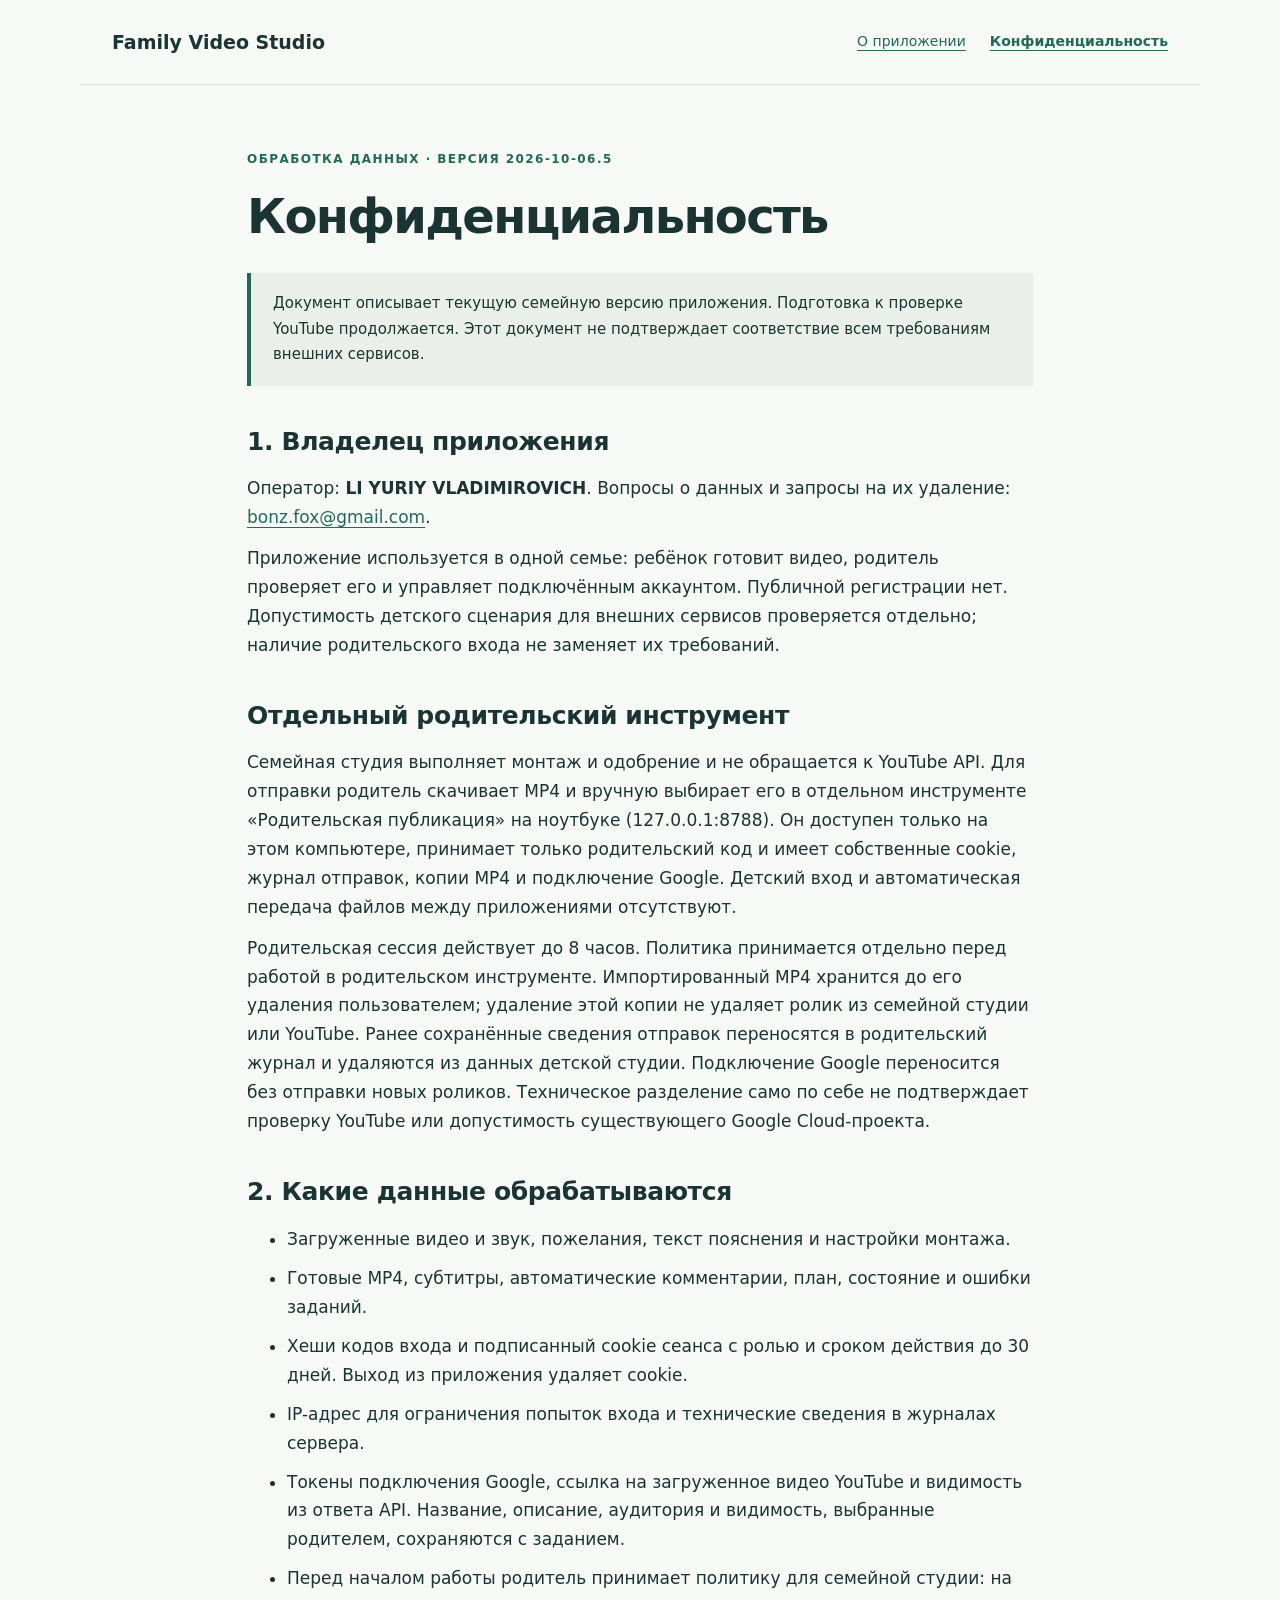
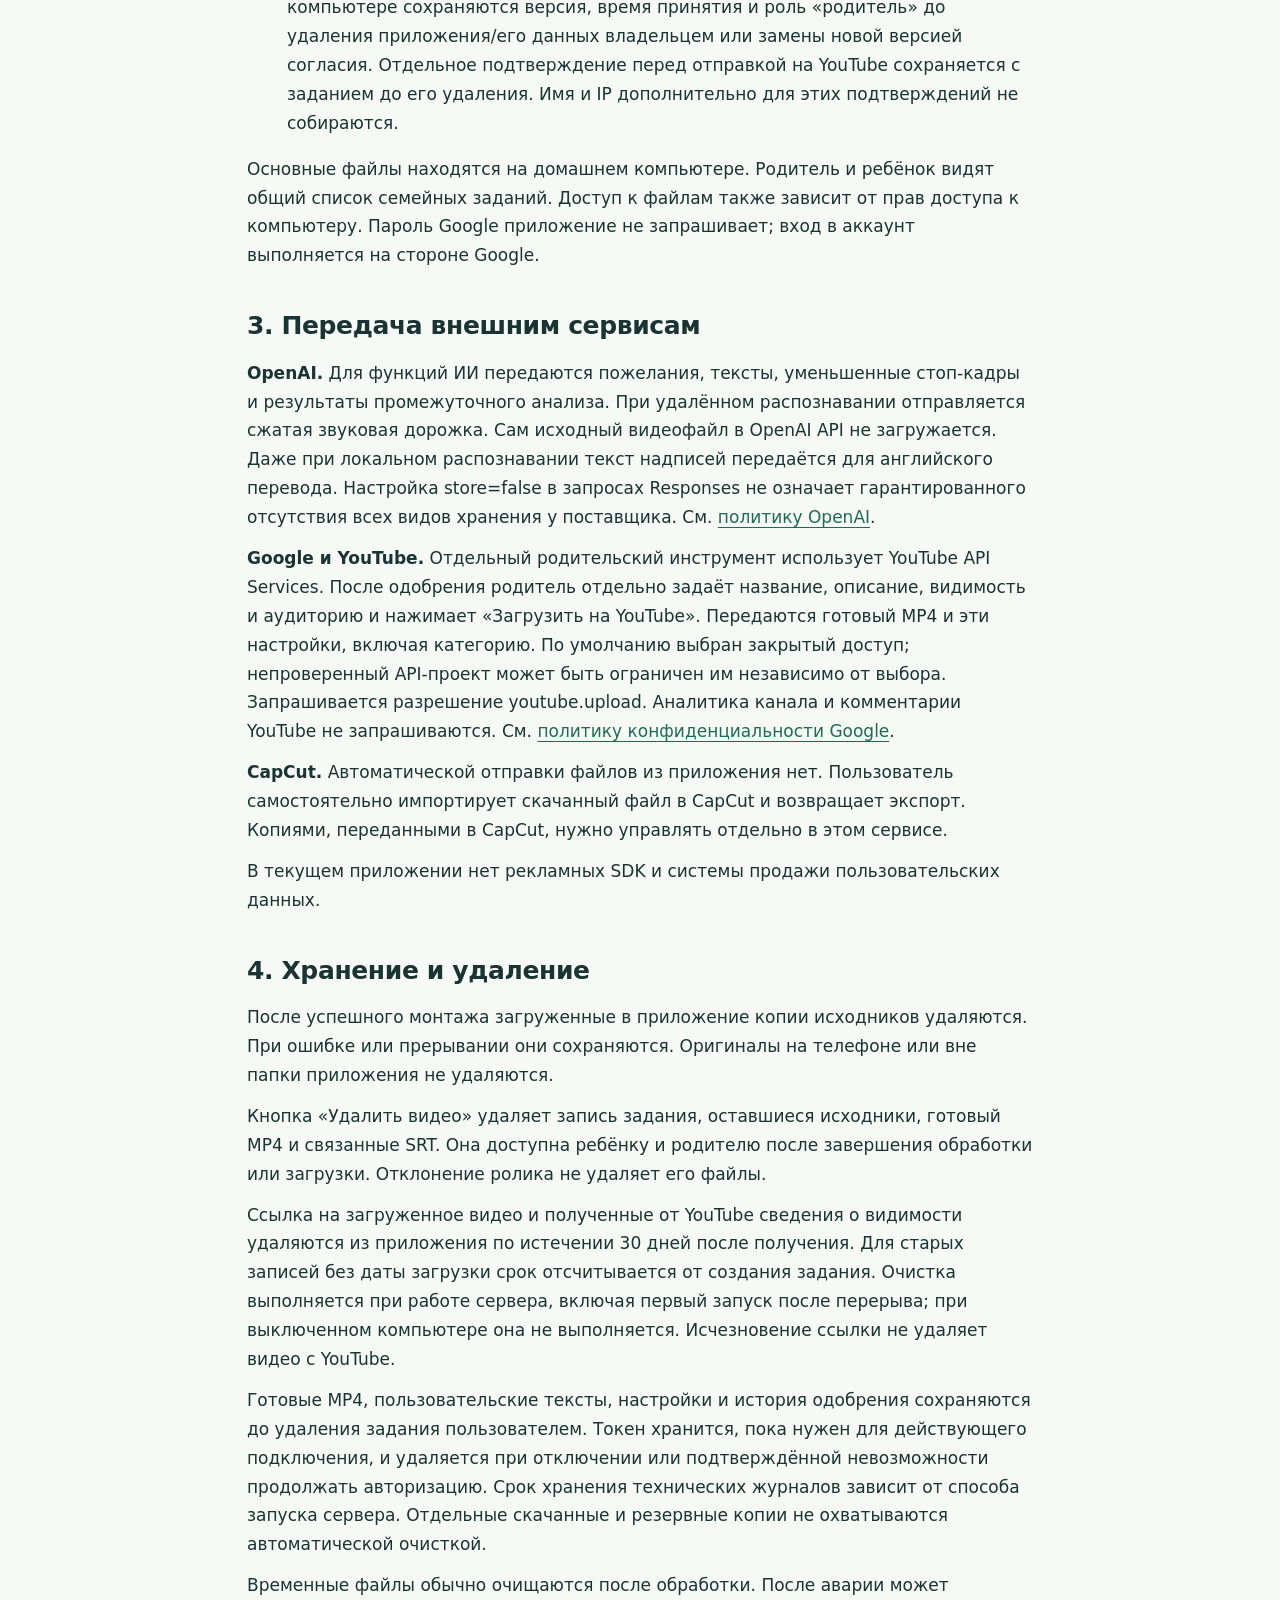
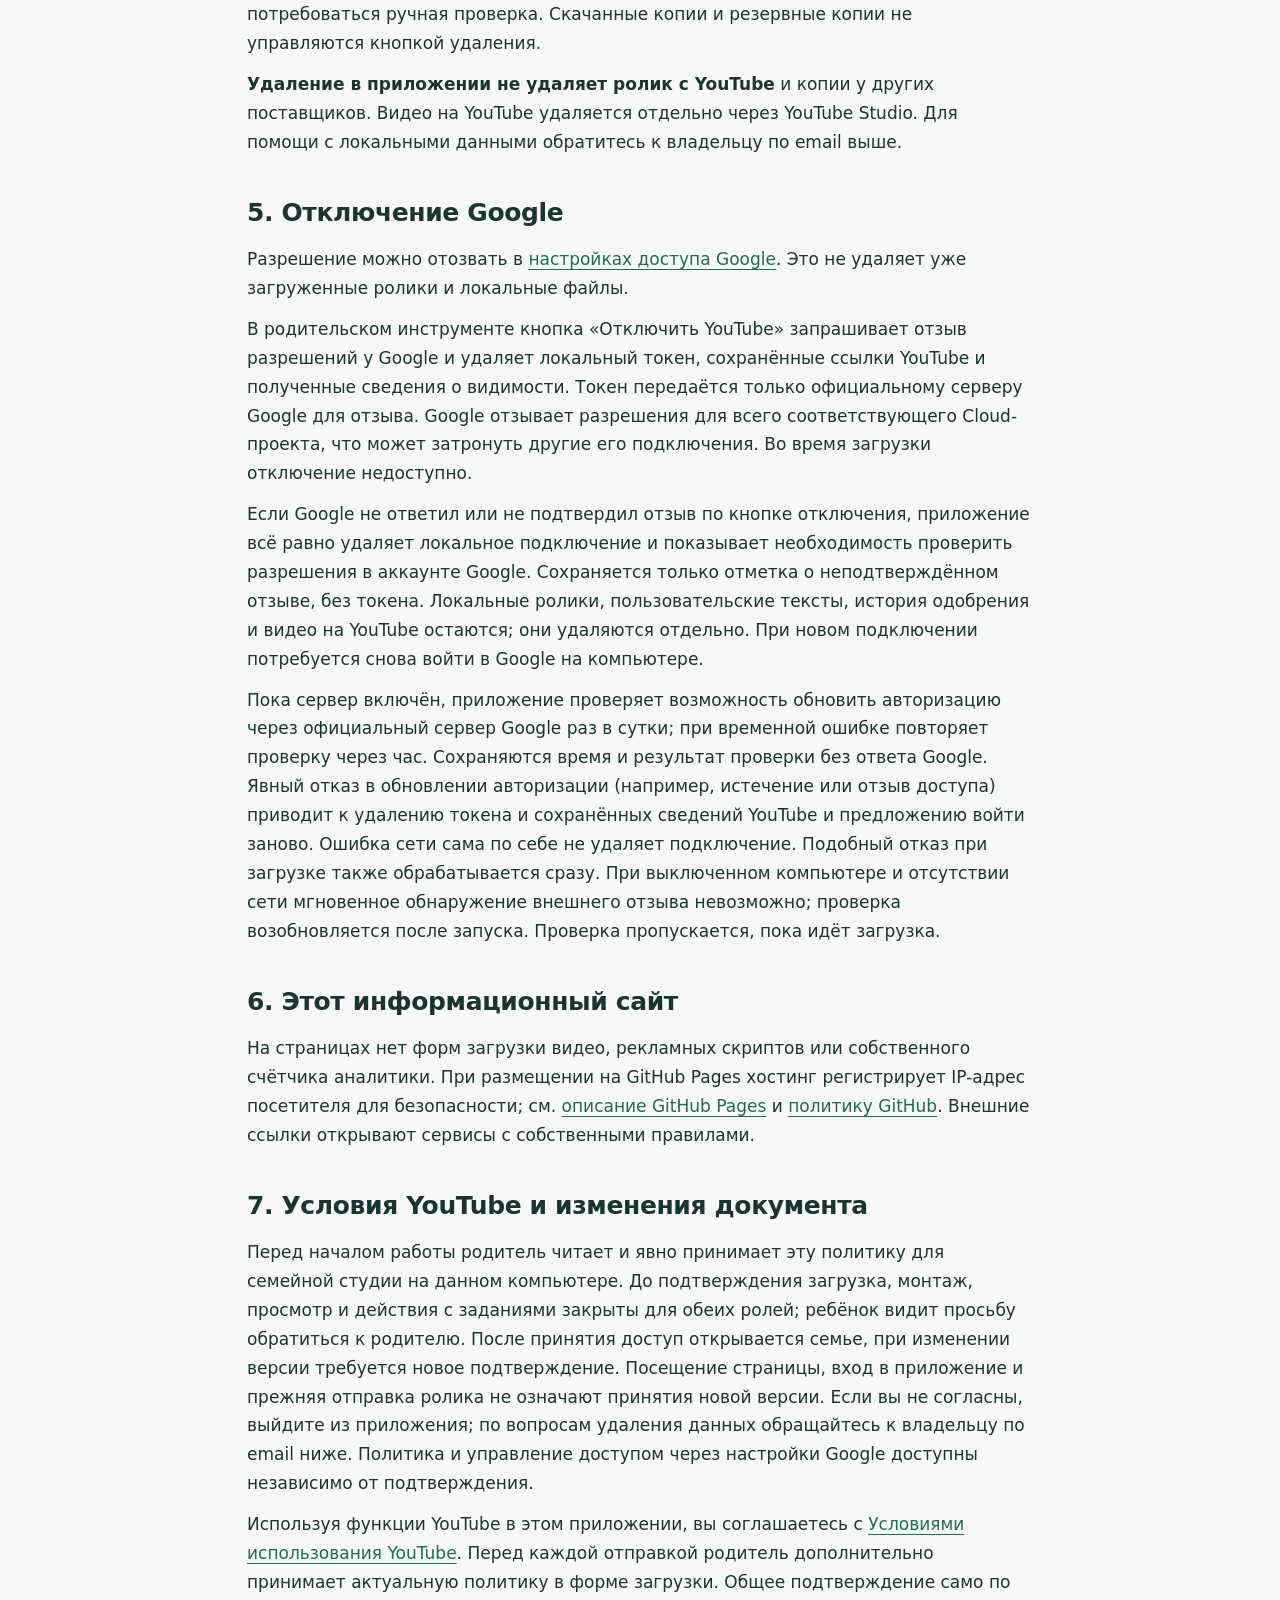
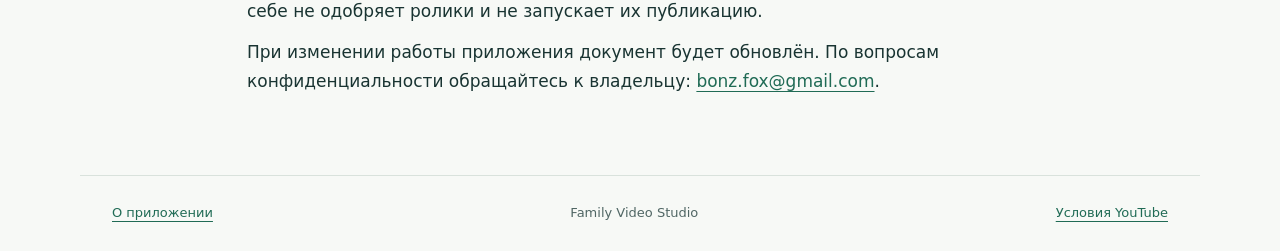
==== commit feb50b20: "Describe separate adult publisher and privacy policy .5 Publish the prepared privacy policy 2026-10-" ====
--- a/privacy.html
+++ b/privacy.html
@@ -1,55 +1,58 @@
-<!doctype html>
-<html lang="ru">
-<head>
-  <meta charset="utf-8">
-  <meta name="viewport" content="width=device-width, initial-scale=1">
-  <meta name="description" content="Обработка данных в Family Video Studio: хранение, внешние сервисы, удаление и контакты.">
-  <title>Конфиденциальность — Family Video Studio</title>
-  <link rel="stylesheet" href="style.css">
-</head>
-<body>
-  <header><a class="brand" href="index.html">Family Video Studio</a><nav aria-label="Основное меню"><a href="index.html">О приложении</a><a href="privacy.html" aria-current="page">Конфиденциальность</a></nav></header>
-  <main class="policy">
-    <p class="eyebrow">Обработка данных · версия 2026-10-05.4</p>
-    <h1>Конфиденциальность</h1>
-    <aside class="notice">Документ описывает текущую семейную версию приложения. Подготовка к проверке YouTube продолжается. Этот документ не подтверждает соответствие всем требованиям внешних сервисов.</aside>
-    <h2>1. Владелец приложения</h2>
-    <p>Оператор: <strong>LI YURIY VLADIMIROVICH</strong>. Вопросы о данных и запросы на их удаление: <a href="mailto:bonz.fox@gmail.com">bonz.fox@gmail.com</a>.</p>
-    <p>Приложение используется в одной семье: ребёнок готовит видео, родитель проверяет его и управляет подключённым аккаунтом. Публичной регистрации нет. Допустимость детского сценария для внешних сервисов проверяется отдельно; наличие родительского входа не заменяет их требований.</p>
-    <h2>2. Какие данные обрабатываются</h2>
-    <ul>
-      <li>Загруженные видео и звук, пожелания, текст пояснения и настройки монтажа.</li>
-      <li>Готовые MP4, субтитры, автоматические комментарии, план, состояние и ошибки заданий.</li>
-      <li>Хеши кодов входа и подписанный cookie сеанса с ролью и сроком действия до 30 дней. Выход из приложения удаляет cookie.</li>
-      <li>IP-адрес для ограничения попыток входа и технические сведения в журналах сервера.</li>
-      <li>Токены подключения Google, ссылка на загруженное видео YouTube и видимость из ответа API. Название, описание, аудитория и видимость, выбранные родителем, сохраняются с заданием.</li>
-      <li>Перед началом работы родитель принимает политику для семейной студии: на компьютере сохраняются версия, время принятия и роль «родитель» до удаления приложения/его данных владельцем или замены новой версией согласия. Отдельное подтверждение перед отправкой на YouTube сохраняется с заданием до его удаления. Имя и IP дополнительно для этих подтверждений не собираются.</li>
-    </ul>
-    <p>Основные файлы находятся на домашнем компьютере. Родитель и ребёнок видят общий список семейных заданий. Доступ к файлам также зависит от прав доступа к компьютеру. Пароль Google приложение не запрашивает; вход в аккаунт выполняется на стороне Google.</p>
-    <h2>3. Передача внешним сервисам</h2>
-    <p><strong>OpenAI.</strong> Для функций ИИ передаются пожелания, тексты, уменьшенные стоп-кадры и результаты промежуточного анализа. При удалённом распознавании отправляется сжатая звуковая дорожка. Сам исходный видеофайл в OpenAI API не загружается. Даже при локальном распознавании текст надписей передаётся для английского перевода. Настройка store=false в запросах Responses не означает гарантированного отсутствия всех видов хранения у поставщика. См. <a href="https://openai.com/policies/privacy-policy/">политику OpenAI</a>.</p>
-    <p><strong>Google и YouTube.</strong> Приложение использует YouTube API Services. После одобрения родитель отдельно задаёт название, описание, видимость и аудиторию и нажимает «Загрузить на YouTube». Передаются готовый MP4 и эти настройки, включая категорию. По умолчанию выбран закрытый доступ; непроверенный API-проект может быть ограничен им независимо от выбора. Запрашивается разрешение youtube.upload. Аналитика канала и комментарии YouTube не запрашиваются. См. <a href="https://policies.google.com/privacy">политику конфиденциальности Google</a>.</p>
-    <p><strong>CapCut.</strong> Автоматической отправки файлов из приложения нет. Пользователь самостоятельно импортирует скачанный файл в CapCut и возвращает экспорт. Копиями, переданными в CapCut, нужно управлять отдельно в этом сервисе.</p>
-    <p>В текущем приложении нет рекламных SDK и системы продажи пользовательских данных.</p>
-    <h2>4. Хранение и удаление</h2>
-    <p>После успешного монтажа загруженные в приложение копии исходников удаляются. При ошибке или прерывании они сохраняются. Оригиналы на телефоне или вне папки приложения не удаляются.</p>
-    <p>Кнопка «Удалить видео» удаляет запись задания, оставшиеся исходники, готовый MP4 и связанные SRT. Она доступна ребёнку и родителю после завершения обработки или загрузки. Отклонение ролика не удаляет его файлы.</p>
-    <p>Ссылка на загруженное видео и полученные от YouTube сведения о видимости удаляются из приложения по истечении 30 дней после получения. Для старых записей без даты загрузки срок отсчитывается от создания задания. Очистка выполняется при работе сервера, включая первый запуск после перерыва; при выключенном компьютере она не выполняется. Исчезновение ссылки не удаляет видео с YouTube.</p>
-    <p>Готовые MP4, пользовательские тексты, настройки и история одобрения сохраняются до удаления задания пользователем. Токен хранится, пока нужен для действующего подключения, и удаляется при отключении или подтверждённой невозможности продолжать авторизацию. Срок хранения технических журналов зависит от способа запуска сервера. Отдельные скачанные и резервные копии не охватываются автоматической очисткой.</p>
-    <p>Временные файлы обычно очищаются после обработки. После аварии может потребоваться ручная проверка. Скачанные копии и резервные копии не управляются кнопкой удаления.</p>
-    <p><strong>Удаление в приложении не удаляет ролик с YouTube</strong> и копии у других поставщиков. Видео на YouTube удаляется отдельно через YouTube Studio. Для помощи с локальными данными обратитесь к владельцу по email выше.</p>
-    <h2>5. Отключение Google</h2>
-    <p>Разрешение можно отозвать в <a href="https://security.google.com/settings/security/permissions">настройках доступа Google</a>. Это не удаляет уже загруженные ролики и локальные файлы.</p>
-    <p>На экране родителя кнопка «Отключить YouTube» запрашивает отзыв разрешений у Google и удаляет локальный токен, сохранённые ссылки YouTube и полученные сведения о видимости. Токен передаётся только официальному серверу Google для отзыва. Google отзывает разрешения для всего соответствующего Cloud-проекта, что может затронуть другие его подключения. Во время загрузки отключение недоступно.</p>
-    <p>Если Google не ответил или не подтвердил отзыв по кнопке отключения, приложение всё равно удаляет локальное подключение и показывает необходимость проверить разрешения в аккаунте Google. Сохраняется только отметка о неподтверждённом отзыве, без токена. Локальные ролики, пользовательские тексты, история одобрения и видео на YouTube остаются; они удаляются отдельно. При новом подключении потребуется снова войти в Google на компьютере.</p>
-    <p>Пока сервер включён, приложение проверяет возможность обновить авторизацию через официальный сервер Google раз в сутки; при временной ошибке повторяет проверку через час. Сохраняются время и результат проверки без ответа Google. Явный отказ в обновлении авторизации (например, истечение или отзыв доступа) приводит к удалению токена и сохранённых сведений YouTube и предложению войти заново. Ошибка сети сама по себе не удаляет подключение. Подобный отказ при загрузке также обрабатывается сразу. При выключенном компьютере и отсутствии сети мгновенное обнаружение внешнего отзыва невозможно; проверка возобновляется после запуска. Проверка пропускается, пока идёт загрузка.</p>
-    <h2>6. Этот информационный сайт</h2>
-    <p>На страницах нет форм загрузки видео, рекламных скриптов или собственного счётчика аналитики. При размещении на GitHub Pages хостинг регистрирует IP-адрес посетителя для безопасности; см. <a href="https://docs.github.com/en/pages/getting-started-with-github-pages/what-is-github-pages#data-collection">описание GitHub Pages</a> и <a href="https://docs.github.com/en/site-policy/privacy-policies/github-general-privacy-statement">политику GitHub</a>. Внешние ссылки открывают сервисы с собственными правилами.</p>
-    <h2>7. Условия YouTube и изменения документа</h2>
-    <p>Перед началом работы родитель читает и явно принимает эту политику для семейной студии на данном компьютере. До подтверждения загрузка, монтаж, просмотр и действия с заданиями закрыты для обеих ролей; ребёнок видит просьбу обратиться к родителю. После принятия доступ открывается семье, при изменении версии требуется новое подтверждение. Посещение страницы, вход в приложение и прежняя отправка ролика не означают принятия новой версии. Если вы не согласны, выйдите из приложения; по вопросам удаления данных обращайтесь к владельцу по email ниже. Политика и управление доступом через настройки Google доступны независимо от подтверждения.</p>
-    <p>Используя функции YouTube в этом приложении, вы соглашаетесь с <a href="https://www.youtube.com/t/terms">Условиями использования YouTube</a>. Перед каждой отправкой родитель дополнительно принимает актуальную политику в форме загрузки. Общее подтверждение само по себе не одобряет ролики и не запускает их публикацию.</p>
-    <p>При изменении работы приложения документ будет обновлён. По вопросам конфиденциальности обращайтесь к владельцу: <a href="mailto:bonz.fox@gmail.com">bonz.fox@gmail.com</a>.</p>
-  </main>
-  <footer><a href="index.html">О приложении</a><span>Family Video Studio</span><a href="https://www.youtube.com/t/terms">Условия YouTube</a></footer>
-</body>
-</html>
+<!doctype html>
+<html lang="ru">
+<head>
+  <meta charset="utf-8">
+  <meta name="viewport" content="width=device-width, initial-scale=1">
+  <meta name="description" content="Обработка данных в Family Video Studio: хранение, внешние сервисы, удаление и контакты.">
+  <title>Конфиденциальность — Family Video Studio</title>
+  <link rel="stylesheet" href="style.css">
+</head>
+<body>
+  <header><a class="brand" href="index.html">Family Video Studio</a><nav aria-label="Основное меню"><a href="index.html">О приложении</a><a href="privacy.html" aria-current="page">Конфиденциальность</a></nav></header>
+  <main class="policy">
+    <p class="eyebrow">Обработка данных · версия 2026-10-06.5</p>
+    <h1>Конфиденциальность</h1>
+    <aside class="notice">Документ описывает текущую семейную версию приложения. Подготовка к проверке YouTube продолжается. Этот документ не подтверждает соответствие всем требованиям внешних сервисов.</aside>
+    <h2>1. Владелец приложения</h2>
+    <p>Оператор: <strong>LI YURIY VLADIMIROVICH</strong>. Вопросы о данных и запросы на их удаление: <a href="mailto:bonz.fox@gmail.com">bonz.fox@gmail.com</a>.</p>
+    <p>Приложение используется в одной семье: ребёнок готовит видео, родитель проверяет его и управляет подключённым аккаунтом. Публичной регистрации нет. Допустимость детского сценария для внешних сервисов проверяется отдельно; наличие родительского входа не заменяет их требований.</p>
+    <h2>Отдельный родительский инструмент</h2>
+<p>Семейная студия выполняет монтаж и одобрение и не обращается к YouTube API. Для отправки родитель скачивает MP4 и вручную выбирает его в отдельном инструменте «Родительская публикация» на ноутбуке (127.0.0.1:8788). Он доступен только на этом компьютере, принимает только родительский код и имеет собственные cookie, журнал отправок, копии MP4 и подключение Google. Детский вход и автоматическая передача файлов между приложениями отсутствуют.</p>
+<p>Родительская сессия действует до 8 часов. Политика принимается отдельно перед работой в родительском инструменте. Импортированный MP4 хранится до его удаления пользователем; удаление этой копии не удаляет ролик из семейной студии или YouTube. Ранее сохранённые сведения отправок переносятся в родительский журнал и удаляются из данных детской студии. Подключение Google переносится без отправки новых роликов. Техническое разделение само по себе не подтверждает проверку YouTube или допустимость существующего Google Cloud-проекта.</p>
+<h2>2. Какие данные обрабатываются</h2>
+    <ul>
+      <li>Загруженные видео и звук, пожелания, текст пояснения и настройки монтажа.</li>
+      <li>Готовые MP4, субтитры, автоматические комментарии, план, состояние и ошибки заданий.</li>
+      <li>Хеши кодов входа и подписанный cookie сеанса с ролью и сроком действия до 30 дней. Выход из приложения удаляет cookie.</li>
+      <li>IP-адрес для ограничения попыток входа и технические сведения в журналах сервера.</li>
+      <li>Токены подключения Google, ссылка на загруженное видео YouTube и видимость из ответа API. Название, описание, аудитория и видимость, выбранные родителем, сохраняются с заданием.</li>
+      <li>Перед началом работы родитель принимает политику для семейной студии: на компьютере сохраняются версия, время принятия и роль «родитель» до удаления приложения/его данных владельцем или замены новой версией согласия. Отдельное подтверждение перед отправкой на YouTube сохраняется с заданием до его удаления. Имя и IP дополнительно для этих подтверждений не собираются.</li>
+    </ul>
+    <p>Основные файлы находятся на домашнем компьютере. Родитель и ребёнок видят общий список семейных заданий. Доступ к файлам также зависит от прав доступа к компьютеру. Пароль Google приложение не запрашивает; вход в аккаунт выполняется на стороне Google.</p>
+    <h2>3. Передача внешним сервисам</h2>
+    <p><strong>OpenAI.</strong> Для функций ИИ передаются пожелания, тексты, уменьшенные стоп-кадры и результаты промежуточного анализа. При удалённом распознавании отправляется сжатая звуковая дорожка. Сам исходный видеофайл в OpenAI API не загружается. Даже при локальном распознавании текст надписей передаётся для английского перевода. Настройка store=false в запросах Responses не означает гарантированного отсутствия всех видов хранения у поставщика. См. <a href="https://openai.com/policies/privacy-policy/">политику OpenAI</a>.</p>
+    <p><strong>Google и YouTube.</strong> Отдельный родительский инструмент использует YouTube API Services. После одобрения родитель отдельно задаёт название, описание, видимость и аудиторию и нажимает «Загрузить на YouTube». Передаются готовый MP4 и эти настройки, включая категорию. По умолчанию выбран закрытый доступ; непроверенный API-проект может быть ограничен им независимо от выбора. Запрашивается разрешение youtube.upload. Аналитика канала и комментарии YouTube не запрашиваются. См. <a href="https://policies.google.com/privacy">политику конфиденциальности Google</a>.</p>
+    <p><strong>CapCut.</strong> Автоматической отправки файлов из приложения нет. Пользователь самостоятельно импортирует скачанный файл в CapCut и возвращает экспорт. Копиями, переданными в CapCut, нужно управлять отдельно в этом сервисе.</p>
+    <p>В текущем приложении нет рекламных SDK и системы продажи пользовательских данных.</p>
+    <h2>4. Хранение и удаление</h2>
+    <p>После успешного монтажа загруженные в приложение копии исходников удаляются. При ошибке или прерывании они сохраняются. Оригиналы на телефоне или вне папки приложения не удаляются.</p>
+    <p>Кнопка «Удалить видео» удаляет запись задания, оставшиеся исходники, готовый MP4 и связанные SRT. Она доступна ребёнку и родителю после завершения обработки или загрузки. Отклонение ролика не удаляет его файлы.</p>
+    <p>Ссылка на загруженное видео и полученные от YouTube сведения о видимости удаляются из приложения по истечении 30 дней после получения. Для старых записей без даты загрузки срок отсчитывается от создания задания. Очистка выполняется при работе сервера, включая первый запуск после перерыва; при выключенном компьютере она не выполняется. Исчезновение ссылки не удаляет видео с YouTube.</p>
+    <p>Готовые MP4, пользовательские тексты, настройки и история одобрения сохраняются до удаления задания пользователем. Токен хранится, пока нужен для действующего подключения, и удаляется при отключении или подтверждённой невозможности продолжать авторизацию. Срок хранения технических журналов зависит от способа запуска сервера. Отдельные скачанные и резервные копии не охватываются автоматической очисткой.</p>
+    <p>Временные файлы обычно очищаются после обработки. После аварии может потребоваться ручная проверка. Скачанные копии и резервные копии не управляются кнопкой удаления.</p>
+    <p><strong>Удаление в приложении не удаляет ролик с YouTube</strong> и копии у других поставщиков. Видео на YouTube удаляется отдельно через YouTube Studio. Для помощи с локальными данными обратитесь к владельцу по email выше.</p>
+    <h2>5. Отключение Google</h2>
+    <p>Разрешение можно отозвать в <a href="https://security.google.com/settings/security/permissions">настройках доступа Google</a>. Это не удаляет уже загруженные ролики и локальные файлы.</p>
+    <p>В родительском инструменте кнопка «Отключить YouTube» запрашивает отзыв разрешений у Google и удаляет локальный токен, сохранённые ссылки YouTube и полученные сведения о видимости. Токен передаётся только официальному серверу Google для отзыва. Google отзывает разрешения для всего соответствующего Cloud-проекта, что может затронуть другие его подключения. Во время загрузки отключение недоступно.</p>
+    <p>Если Google не ответил или не подтвердил отзыв по кнопке отключения, приложение всё равно удаляет локальное подключение и показывает необходимость проверить разрешения в аккаунте Google. Сохраняется только отметка о неподтверждённом отзыве, без токена. Локальные ролики, пользовательские тексты, история одобрения и видео на YouTube остаются; они удаляются отдельно. При новом подключении потребуется снова войти в Google на компьютере.</p>
+    <p>Пока сервер включён, приложение проверяет возможность обновить авторизацию через официальный сервер Google раз в сутки; при временной ошибке повторяет проверку через час. Сохраняются время и результат проверки без ответа Google. Явный отказ в обновлении авторизации (например, истечение или отзыв доступа) приводит к удалению токена и сохранённых сведений YouTube и предложению войти заново. Ошибка сети сама по себе не удаляет подключение. Подобный отказ при загрузке также обрабатывается сразу. При выключенном компьютере и отсутствии сети мгновенное обнаружение внешнего отзыва невозможно; проверка возобновляется после запуска. Проверка пропускается, пока идёт загрузка.</p>
+    <h2>6. Этот информационный сайт</h2>
+    <p>На страницах нет форм загрузки видео, рекламных скриптов или собственного счётчика аналитики. При размещении на GitHub Pages хостинг регистрирует IP-адрес посетителя для безопасности; см. <a href="https://docs.github.com/en/pages/getting-started-with-github-pages/what-is-github-pages#data-collection">описание GitHub Pages</a> и <a href="https://docs.github.com/en/site-policy/privacy-policies/github-general-privacy-statement">политику GitHub</a>. Внешние ссылки открывают сервисы с собственными правилами.</p>
+    <h2>7. Условия YouTube и изменения документа</h2>
+    <p>Перед началом работы родитель читает и явно принимает эту политику для семейной студии на данном компьютере. До подтверждения загрузка, монтаж, просмотр и действия с заданиями закрыты для обеих ролей; ребёнок видит просьбу обратиться к родителю. После принятия доступ открывается семье, при изменении версии требуется новое подтверждение. Посещение страницы, вход в приложение и прежняя отправка ролика не означают принятия новой версии. Если вы не согласны, выйдите из приложения; по вопросам удаления данных обращайтесь к владельцу по email ниже. Политика и управление доступом через настройки Google доступны независимо от подтверждения.</p>
+    <p>Используя функции YouTube в этом приложении, вы соглашаетесь с <a href="https://www.youtube.com/t/terms">Условиями использования YouTube</a>. Перед каждой отправкой родитель дополнительно принимает актуальную политику в форме загрузки. Общее подтверждение само по себе не одобряет ролики и не запускает их публикацию.</p>
+    <p>При изменении работы приложения документ будет обновлён. По вопросам конфиденциальности обращайтесь к владельцу: <a href="mailto:bonz.fox@gmail.com">bonz.fox@gmail.com</a>.</p>
+  </main>
+  <footer><a href="index.html">О приложении</a><span>Family Video Studio</span><a href="https://www.youtube.com/t/terms">Условия YouTube</a></footer>
+</body>
+</html>
